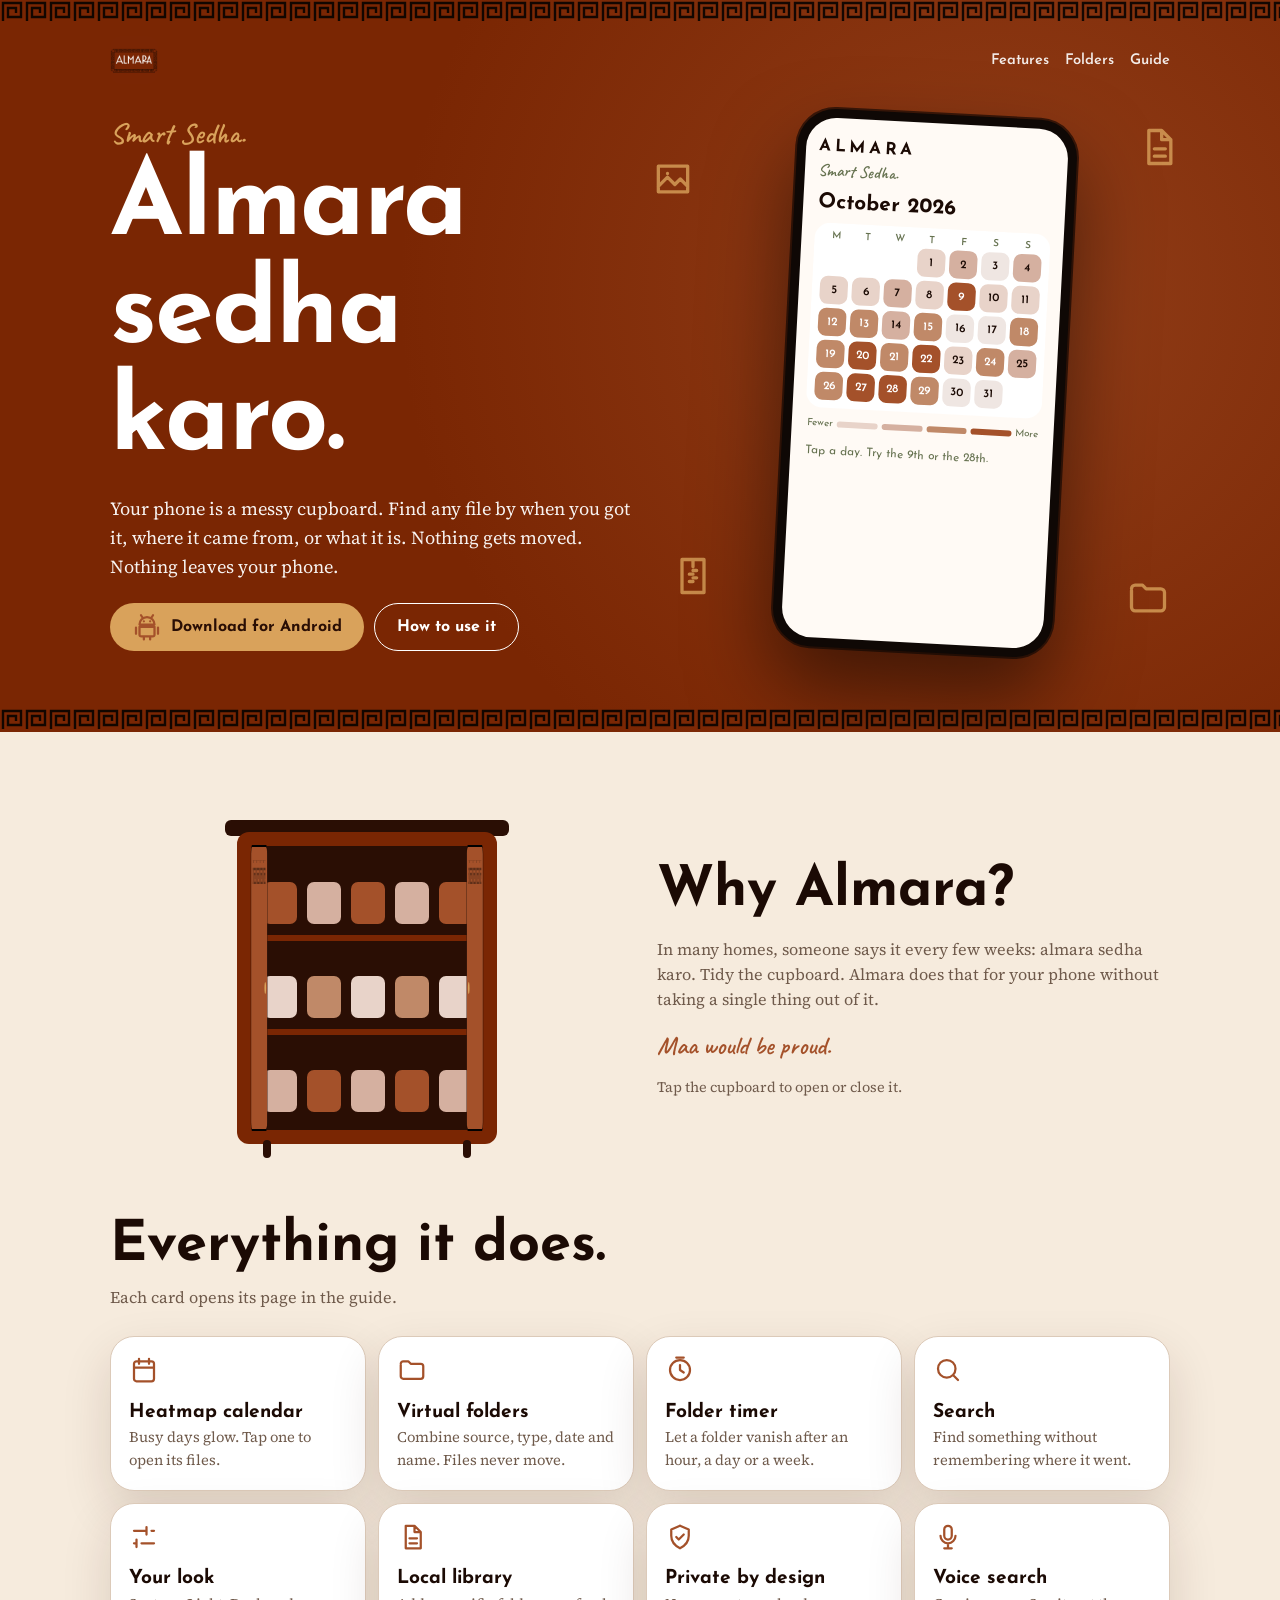
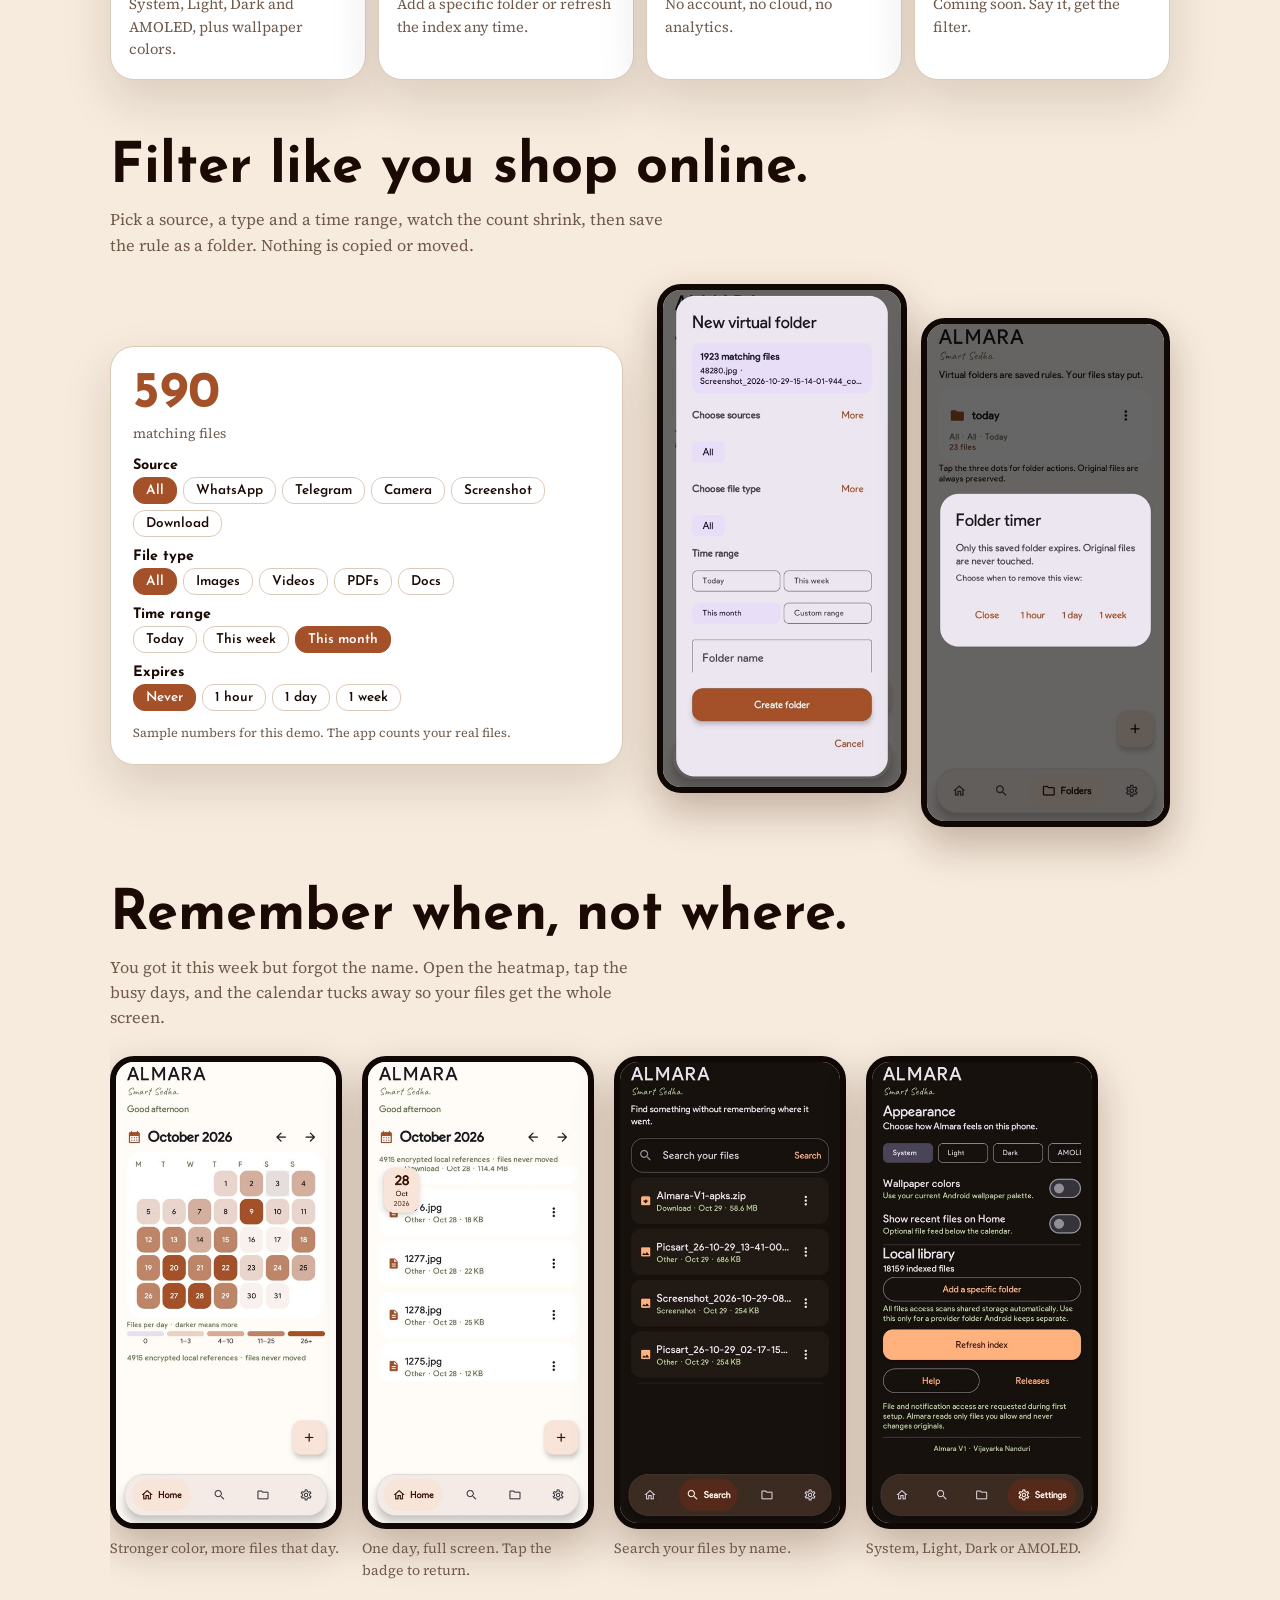
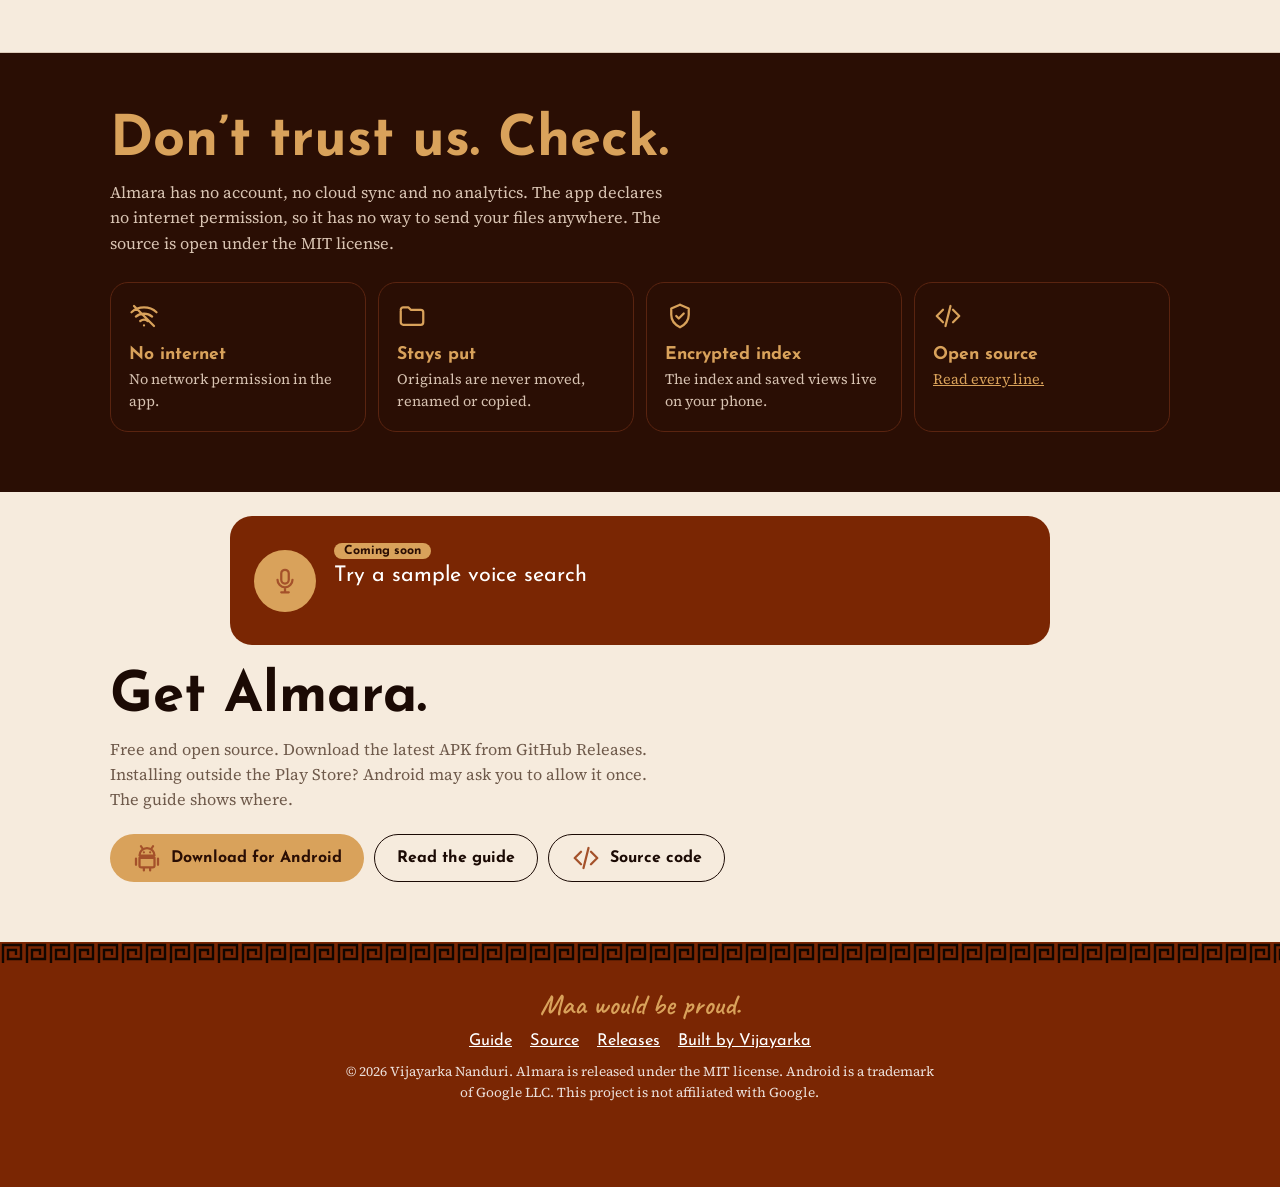
==== index.html @ 581cb95b "Simplify floating controls and voice card" ====
<!doctype html>
<html lang="en">
<head>
<meta charset="utf-8">
<meta name="viewport" content="width=device-width,initial-scale=1">
<title>Almara: sedha karo. Private offline file finder for Android</title>
<meta name="description" content="Almara is a free, open source Android app that finds your files by date, source and type. Offline, no internet permission, files never moved. Almara sedha karo.">
<meta name="keywords" content="Almara, Android file finder, offline file organizer, virtual folders, file search, open source, privacy, Smart Sedha">
<meta name="author" content="Vijayarka Nanduri">
<meta name="robots" content="index,follow,max-image-preview:large">
<meta name="theme-color" content="#7a2603">
<link rel="canonical" href="https://vijayarkananduri.github.io/Almara/">
<link rel="icon" href="assets/logo.jpg"><link rel="apple-touch-icon" href="assets/logo.jpg">
<meta property="og:type" content="website"><meta property="og:site_name" content="Almara">
<meta property="og:title" content="Almara sedha karo. Find any file on your phone.">
<meta property="og:description" content="Filter your files by date, source and type, then let the folder disappear. Private, offline and open source.">
<meta property="og:url" content="https://vijayarkananduri.github.io/Almara/">
<meta property="og:image" content="https://vijayarkananduri.github.io/Almara/assets/og.png"><meta property="og:image:width" content="1200"><meta property="og:image:height" content="630"><meta property="og:image:alt" content="Almara, private offline file finder for Android">
<meta name="twitter:card" content="summary_large_image"><meta name="twitter:title" content="Almara sedha karo."><meta name="twitter:description" content="Private, offline, open source file finder for Android."><meta name="twitter:image" content="https://vijayarkananduri.github.io/Almara/assets/og.png">
<script type="application/ld+json">{"@context":"https://schema.org","@type":"SoftwareApplication","name":"Almara","alternateName":"Smart Sedha","operatingSystem":"Android","applicationCategory":"UtilitiesApplication","description":"Private, offline Android app that finds files by date, source and type using virtual folders. Originals are never moved.","offers":{"@type":"Offer","price":"0","priceCurrency":"USD"},"license":"https://opensource.org/licenses/MIT","downloadUrl":"https://github.com/vijayarkananduri/Almara/releases","url":"https://vijayarkananduri.github.io/Almara/","author":{"@type":"Person","name":"Vijayarka Nanduri","url":"https://vijayarka.netlify.app/"}}</script>
<link rel="preconnect" href="https://fonts.googleapis.com"><link rel="preconnect" href="https://fonts.gstatic.com" crossorigin>
<link href="https://fonts.googleapis.com/css2?family=Caveat:wght@600&family=Josefin+Sans:wght@400;600;700&family=Source+Serif+4:wght@400;600&display=swap" rel="stylesheet">
<link rel="stylesheet" href="assets/style.css">
<style>
.hg{position:relative;display:grid;grid-template-columns:1.05fr .95fr;gap:30px;align-items:center;padding:18px 0 56px}
.hero .ic path,.mic .ic path,.b .ic path,.fl path{stroke-dashoffset:0}
.stage{position:relative}.fl:nth-of-type(1){left:-6%;top:8%}.fl:nth-of-type(2){right:-2%;top:2%;animation-delay:-2s}.fl:nth-of-type(3){left:-2%;bottom:10%;animation-delay:-4s}.fl:nth-of-type(4){right:0;bottom:6%;animation-delay:-1s}
.phone{width:280px;margin:auto;background:#0f0805;border-radius:38px;padding:9px;box-shadow:0 40px 80px rgba(0,0,0,.5),0 0 0 2px #3b1708;transform:rotate(3deg);transition:transform .4s;position:relative}.phone:hover{transform:rotate(0)}
.app{background:#fffaf5;border-radius:30px;height:520px;position:relative;overflow:hidden;color:#1b0a04;padding:16px 13px;font-family:'Josefin Sans',sans-serif}
.app h4{margin:0;font-size:1.05rem;letter-spacing:.22em}.app small{font:600 1.05rem Caveat;color:#667250;display:block;margin-bottom:6px}.mo{font-weight:700;font-size:1.3rem;margin:4px 2px}
.calw{display:grid;grid-template-rows:1fr;transition:grid-template-rows .45s cubic-bezier(.3,.8,.3,1),opacity .35s}.calw>div{overflow:hidden}.app.open .calw{grid-template-rows:0fr;opacity:0}
.cal{display:grid;grid-template-columns:repeat(7,1fr);gap:4px;background:#fff;padding:8px;border-radius:16px}.cal i{font:600 .62rem 'Josefin Sans';text-align:center;color:#667250;font-style:normal}
.cal button{aspect-ratio:1;border:0;border-radius:8px;font:600 .72rem 'Josefin Sans';cursor:pointer;color:#1b0a04;transition:transform .15s}.cal button:hover{transform:scale(1.15)}.cal button[data-l="3"],.cal button[data-l="4"]{color:#fff}
.leg{display:flex;gap:4px;margin:8px 2px 2px;font-size:.62rem;color:#667250;align-items:center}.leg b{flex:1;height:6px;border-radius:4px}.hint{font-size:.74rem;color:#667250;margin:8px 2px}
.badge{position:absolute;top:92px;width:58px;padding:7px 0;border-radius:16px;background:#e8cfc2;text-align:center;font:600 .66rem 'Josefin Sans';line-height:1.2;border:0;cursor:pointer;opacity:0;pointer-events:none;transition:opacity .3s .15s,transform .4s;transform:scale(.4);z-index:2;box-shadow:0 6px 14px rgba(0,0,0,.18)}
.badge strong{display:block;font-size:1.3rem}.app.open .badge{opacity:1;pointer-events:auto;transform:none}
.list{position:absolute;left:13px;right:13px;top:92px;bottom:13px;overflow:auto;opacity:0;pointer-events:none;transform:translateY(40px);transition:.45s .1s}.app.open .list{opacity:1;pointer-events:auto;transform:none}
.f{background:#fff;border-radius:14px;padding:10px 12px;margin-bottom:7px;font-size:.82rem;font-weight:600;box-shadow:0 1px 0 #eadfd6}.f span{display:block;color:#667250;font-size:.68rem;font-weight:400}
.cup{width:min(300px,100%);margin:auto;display:block;cursor:pointer;overflow:visible}.cup .dl,.cup .dr{transform-box:fill-box;transition:transform 1.5s cubic-bezier(.3,.7,.2,1)}.cup .dl{transform-origin:0 50%}.cup .dr{transform-origin:100% 50%}
.cup.in .dl,.cup.in .dr{transform:scaleX(.14)}.cup .ch{opacity:0;transform:translateY(10px);transition:.6s}.cup.in .ch{opacity:1;transform:none}
.q1{font:600 1.6rem Caveat;color:var(--l4);margin-top:12px}
.cnt{font:700 3.2rem 'Josefin Sans';color:var(--l4);line-height:1}.cnt+small{color:var(--mut)}.grp{margin:12px 0 4px;font:700 .9rem 'Josefin Sans'}.chips{display:flex;flex-wrap:wrap;gap:6px}
.chips button{border:1.5px solid var(--line);background:var(--card);color:var(--ink);border-radius:12px;padding:6px 12px;font:600 .85rem 'Josefin Sans';cursor:pointer;transition:.15s}.chips button:hover{border-color:var(--l4)}.chips button[aria-pressed=true]{background:var(--l4);border-color:var(--l4);color:#fff}
.note{font-size:.78rem;color:var(--mut);margin:12px 0 0}
.voice-section{padding-top:24px;padding-bottom:24px}.say{max-width:820px;margin:auto;background:var(--hero);color:#fff;border-radius:22px;padding:20px 24px;display:grid;grid-template-columns:auto 1fr;gap:18px;align-items:center}.mic{width:62px;height:62px;border-radius:50%;border:0;background:var(--gold);color:#2a0e04;cursor:pointer;position:relative;display:grid;place-items:center}.mic .ic{width:30px;height:30px}
.mic.on:after{content:"";position:absolute;inset:-9px;border-radius:50%;border:2px solid var(--gold);animation:p 1s infinite}@keyframes p{to{transform:scale(1.5);opacity:0}}
.voice-copy{min-width:0}.q{font:400 1.35rem 'Josefin Sans';min-height:1.5em;margin-top:4px}.res{display:flex;gap:8px;flex-wrap:wrap;min-height:28px}.res span{background:#a4512a;border-radius:10px;padding:4px 12px;font:600 .88rem 'Josefin Sans';animation:in .3s both}@keyframes in{from{opacity:0;transform:translateY(8px)}}
.soon{display:inline-block;background:var(--gold);color:#2a0e04;font:700 .78rem 'Josefin Sans';border-radius:8px;padding:2px 10px}
@media(max-width:800px){.hg{grid-template-columns:1fr}.phone{transform:none}.voice-section{padding:18px 0}.say{padding:18px;gap:14px}.fl{display:none}}
</style>
</head>
<body>
<header class="hero" id="top"><div class="key"></div>
<div class="w"><nav class="top"><a class="mark" href="#top"><img src="assets/logo.jpg" alt="Almara logo" width="48" height="48"></a><div class="nav-links"><a href="#features">Features</a><a href="#build">Folders</a><a href="help.html">Guide</a></div></nav>
<div class="hg"><div>
<div class="script">Smart Sedha.</div><h1>Almara sedha karo.</h1>
<p class="lead">Your phone is a messy cupboard. Find any file by when you got it, where it came from, or what it is. Nothing gets moved. Nothing leaves your phone.</p>
<div class="btns"><a class="b" href="https://github.com/vijayarkananduri/Almara/releases"><span data-i="android"></span>Download for Android</a><a class="b o" href="help.html">How to use it</a></div></div>
<div class="stage"><span class="fl" data-i="image"></span><span class="fl" data-i="doc"></span><span class="fl" data-i="zip"></span><span class="fl" data-i="folder"></span>
<div class="phone"><div class="app" id="app"><h4>ALMARA</h4><small>Smart Sedha.</small><div class="mo">October 2026</div>
<div class="calw"><div><div class="cal" id="cal"></div><div class="leg">Fewer<b style="background:var(--l1)"></b><b style="background:var(--l2)"></b><b style="background:var(--l3)"></b><b style="background:var(--l4)"></b>More</div></div></div>
<p class="hint" id="hint">Tap a day. Try the 9th or the 28th.</p>
<button class="badge" id="badge" aria-label="Back to calendar"><strong id="bd">9</strong>Oct<br>2026</button><div class="list" id="list"></div></div></div></div></div></div><div class="key"></div></header>

<main>
<section class="sec"><div class="w split"><svg class="cup" id="cup" viewBox="0 0 300 340" role="img" aria-label="An almirah whose doors open to show tidy shelves of files"><defs><pattern id="k" width="24" height="24" patternUnits="userSpaceOnUse"><path d="M3 21V3h18v14H8V8h8v5" fill="none" stroke="#000" stroke-width="2.4"/></pattern></defs>
<rect x="8" y="2" width="284" height="16" rx="6" fill="#2a0e04"/><rect x="20" y="14" width="260" height="312" rx="12" fill="#7a2603"/><rect x="34" y="28" width="232" height="284" rx="8" fill="#2a0e04"/>
<path d="M34 120h232M34 214h232" stroke="#7a2603" stroke-width="6"/><g id="chs"></g>
<g class="dl"><rect x="34" y="28" width="116" height="284" rx="8" fill="#a4512a" stroke="#000" stroke-width="2"/><rect x="46" y="42" width="92" height="24" fill="url(#k)" opacity=".45"/><circle cx="136" cy="170" r="6" fill="#d9a25b"/></g>
<g class="dr"><rect x="150" y="28" width="116" height="284" rx="8" fill="#a4512a" stroke="#000" stroke-width="2"/><rect x="162" y="42" width="92" height="24" fill="url(#k)" opacity=".45"/><circle cx="164" cy="170" r="6" fill="#d9a25b"/></g>
<path d="M50 326v10M250 326v10" stroke="#2a0e04" stroke-width="8" stroke-linecap="round"/></svg>
<div><h2>Why Almara?</h2><p style="color:var(--mut)">In many homes, someone says it every few weeks: almara sedha karo. Tidy the cupboard. Almara does that for your phone without taking a single thing out of it.</p><div class="q1">Maa would be proud.</div><p style="color:var(--mut);font-size:.9rem">Tap the cupboard to open or close it.</p></div></div></section>

<section class="sec" id="features" style="padding-top:0"><div class="w"><h2>Everything it does.</h2><p>Each card opens its page in the guide.</p>
<div class="grid">
<a class="card rv" href="help.html#home"><span data-i="cal"></span><h3>Heatmap calendar</h3><p>Busy days glow. Tap one to open its files.</p></a>
<a class="card rv" href="help.html#folders"><span data-i="folder"></span><h3>Virtual folders</h3><p>Combine source, type, date and name. Files never move.</p></a>
<a class="card rv" href="help.html#timer"><span data-i="timer"></span><h3>Folder timer</h3><p>Let a folder vanish after an hour, a day or a week.</p></a>
<a class="card rv" href="help.html#search"><span data-i="search"></span><h3>Search</h3><p>Find something without remembering where it went.</p></a>
<a class="card rv" href="help.html#settings"><span data-i="sliders"></span><h3>Your look</h3><p>System, Light, Dark and AMOLED, plus wallpaper colors.</p></a>
<a class="card rv" href="help.html#settings"><span data-i="doc"></span><h3>Local library</h3><p>Add a specific folder or refresh the index any time.</p></a>
<a class="card rv" href="help.html#privacy"><span data-i="shield"></span><h3>Private by design</h3><p>No account, no cloud, no analytics.</p></a>
<a class="card rv" href="help.html#voice"><span data-i="mic"></span><h3>Voice search</h3><p>Coming soon. Say it, get the filter.</p></a></div></div></section>

<section class="sec" id="build" style="padding-top:0"><div class="w"><h2>Filter like you shop online.</h2>
<p>Pick a source, a type and a time range, watch the count shrink, then save the rule as a folder. Nothing is copied or moved.</p>
<div class="split"><div class="card" id="bld"><div class="cnt" id="n">4,915</div><small>matching files</small>
<div class="grp">Source</div><div class="chips" data-g="s"></div><div class="grp">File type</div><div class="chips" data-g="t"></div><div class="grp">Time range</div><div class="chips" data-g="r"></div><div class="grp">Expires</div><div class="chips" data-g="e"></div>
<p class="note">Sample numbers for this demo. The app counts your real files.</p></div>
<div style="display:grid;grid-template-columns:1fr 1fr;gap:14px"><div class="shot"><img src="assets/builder.jpg" alt="New virtual folder screen"></div><div class="shot" style="margin-top:34px"><img src="assets/timer.jpg" alt="Folder timer dialog"></div></div></div></div></section>

<section class="sec" style="padding-top:0"><div class="w"><h2>Remember when, not where.</h2><p>You got it this week but forgot the name. Open the heatmap, tap the busy days, and the calendar tucks away so your files get the whole screen.</p>
<div class="rail"><figure><img src="assets/cal.jpg" alt="Month heatmap" loading="lazy"><figcaption>Stronger color, more files that day.</figcaption></figure><figure><img src="assets/day.jpg" alt="Files of one day" loading="lazy"><figcaption>One day, full screen. Tap the badge to return.</figcaption></figure><figure><img src="assets/search.jpg" alt="Search screen" loading="lazy"><figcaption>Search your files by name.</figcaption></figure><figure><img src="assets/settings.jpg" alt="Settings with themes" loading="lazy"><figcaption>System, Light, Dark or AMOLED.</figcaption></figure></div></div></section>

<section class="sec dark" id="verify"><div class="w"><h2>Don’t trust us. Check.</h2>
<p>Almara has no account, no cloud sync and no analytics. The app declares no internet permission, so it has no way to send your files anywhere. The source is open under the MIT license.</p>
<div class="pf"><div class="rv"><span data-i="nowifi"></span><h3>No internet</h3><p>No network permission in the app.</p></div><div class="rv"><span data-i="folder"></span><h3>Stays put</h3><p>Originals are never moved, renamed or copied.</p></div><div class="rv"><span data-i="shield"></span><h3>Encrypted index</h3><p>The index and saved views live on your phone.</p></div><div class="rv"><span data-i="code"></span><h3>Open source</h3><p><a href="https://github.com/vijayarkananduri/Almara">Read every line.</a></p></div></div></div></section>

<section class="sec voice-section"><div class="w"><div class="say"><button class="mic" id="mic" aria-label="Try a sample voice query"><span data-i="mic"></span></button><div class="voice-copy"><span class="soon">Coming soon</span><div class="q" id="q">Try a sample voice search</div><div class="res" id="res"></div></div></div></div></section>

<section class="sec" id="get" style="padding-top:0"><div class="w"><h2>Get Almara.</h2>
<p>Free and open source. Download the latest APK from GitHub Releases. Installing outside the Play Store? Android may ask you to allow it once. The guide shows where.</p>
<div class="btns"><a class="b" href="https://github.com/vijayarkananduri/Almara/releases"><span data-i="android"></span>Download for Android</a><a class="b o" style="color:var(--ink)" href="help.html">Read the guide</a><a class="b o" style="color:var(--ink)" href="https://github.com/vijayarkananduri/Almara"><span data-i="code"></span>Source code</a></div></div></section>
</main>

<footer><div class="key"></div><div class="w"><p class="script" style="margin:0">Maa would be proud.</p>
<p class="ui"><a href="help.html">Guide</a><a href="https://github.com/vijayarkananduri/Almara">Source</a><a href="https://github.com/vijayarkananduri/Almara/releases">Releases</a><a href="https://vijayarka.netlify.app/">Built by Vijayarka</a></p>
<small>© 2026 Vijayarka Nanduri. Almara is released under the MIT license. Android is a trademark of Google LLC. This project is not affiliated with Google.</small></div></footer>

<script src="assets/site.js"></script>
<script>
const $=s=>document.querySelector(s),L=[0,1,2,0,2,1,1,2,1,4,1,1,3,3,2,3,0,0,3,3,4,3,4,1,3,2,3,4,4,3,0,0],C=['var(--l0)','var(--l1)','var(--l2)','var(--l3)','var(--l4)'],cal=$('#cal'),app=$('#app');
'MTWTFSS'.split('').forEach(d=>cal.insertAdjacentHTML('beforeend',`<i>${d}</i>`));for(let i=0;i<3;i++)cal.insertAdjacentHTML('beforeend','<span></span>');
for(let d=1;d<=31;d++){const b=document.createElement('button'),l=L[d]||0;b.textContent=d;b.dataset.l=l;b.style.background=C[l];b.setAttribute('aria-label','Oct '+d);
b.onclick=()=>{const col=(3+d-1)%7,n=[2,5,9,16,26][l]+d%3,left=col<=3;$('#bd').textContent=d;$('#badge').style.left=left?'13px':'auto';$('#badge').style.right=left?'auto':'13px';
$('#list').innerHTML=Array.from({length:n},(_,i)=>`<div class="f">${1270+i*3+d}.jpg<span>Other · Oct ${d} · ${12+(i*7+d)%40} KB</span></div>`).join('');$('#list').style.padding=left?'0 0 0 66px':'0 66px 0 0';$('#list').scrollTop=0;app.classList.add('open')};cal.append(b)}
$('#badge').onclick=()=>app.classList.remove('open');
const cup=$('#cup'),ch=$('#chs'),cc=['#a4512a','#c08968','#d5b0a0','#e8d3c9'];let k=0;
for(let r=0;r<3;r++)for(let c=0;c<5;c++){ch.insertAdjacentHTML('beforeend',`<rect class="ch" x="${46+c*44}" y="${64+r*94}" width="34" height="42" rx="7" fill="${cc[(r*3+c*2)%4]}" style="transition-delay:${(k++)*70+700}ms"/>`)}
cup.onclick=()=>cup.classList.toggle('in');
new IntersectionObserver((es,o)=>es.forEach(e=>{if(e.isIntersecting){cup.classList.add('in');o.disconnect()}}),{threshold:.5}).observe(cup);
const O={s:['All','WhatsApp','Telegram','Camera','Screenshot','Download'],t:['All','Images','Videos','PDFs','Docs'],r:['Today','This week','This month'],e:['Never','1 hour','1 day','1 week']},F={s:[1,.38,.08,.22,.12,.1],t:[1,.55,.08,.04,.06],r:[.004,.03,.12],e:[1,1,1,1]},S={s:0,t:0,r:2,e:0};
function upd(){let v=4915;for(const k in F)v*=F[k][S[k]];$('#n').textContent=Math.max(1,Math.round(v)).toLocaleString()}
document.querySelectorAll('.chips').forEach(c=>{const g=c.dataset.g;O[g].forEach((t,i)=>{const b=document.createElement('button');b.textContent=t;b.setAttribute('aria-pressed',S[g]==i);b.onclick=()=>{S[g]=i;c.querySelectorAll('button').forEach((x,j)=>x.setAttribute('aria-pressed',j==i));upd()};c.append(b)})});upd();
const V=[['Images from today',['Images','Today']],['WhatsApp PDFs from last week',['WhatsApp','PDFs','Last week']],['Everything from Aug 15 till today',['Aug 15 to today','All files']]];let vi=0,tm;
$('#mic').onclick=()=>{const [s,c]=V[vi++%V.length],q=$('#q'),r=$('#res'),m=$('#mic');clearInterval(tm);r.innerHTML='';q.textContent='';m.classList.add('on');let i=0;
tm=setInterval(()=>{q.textContent=s.slice(0,++i);if(i>=s.length){clearInterval(tm);m.classList.remove('on');c.forEach(x=>r.insertAdjacentHTML('beforeend',`<span>${x}</span>`));r.insertAdjacentHTML('beforeend','<span>Show results</span><span>Make folder</span>')}},45)};
</script>
</body>
</html>
---- assets/style.css ----
:root{--t:#7a2603;--td:#2a0e04;--gold:#d9a25b;--bg:#f6ebdd;--card:#fff;--ink:#1b0a04;--mut:#6f5a4b;--line:#dccab9;--vd:#2a0e04;--hero:#7a2603;--l0:#efe6e2;--l1:#e8d3c9;--l2:#d5b0a0;--l3:#c08968;--l4:#a4512a;
--key:url("data:image/svg+xml,%3Csvg xmlns='http://www.w3.org/2000/svg' width='24' height='24' fill='none' stroke='%23000' stroke-width='2.4'%3E%3Cpath d='M3 21V3h18v14H8V8h8v5'/%3E%3C/svg%3E")}
[data-theme=dark]{--bg:#1c0e08;--card:#2b170e;--ink:#f6e9dc;--mut:#c4ab97;--line:#4b2717;--vd:#120704}
[data-theme=amoled]{--bg:#000;--card:#0e0806;--ink:#f6e9dc;--mut:#b8a18e;--line:#2b150a;--vd:#000;--hero:#5c1b02}
*{box-sizing:border-box}html{scroll-behavior:smooth}
body{margin:0;font:400 1.02rem/1.55 'Source Serif 4',Georgia,serif;color:var(--ink);background:var(--bg);overflow-x:hidden;transition:background .3s,color .3s}
h1,h2,h3,h4,.ui{font-family:'Josefin Sans',sans-serif}h1,h2,h3{margin:0;line-height:1.02;font-weight:700}
a{color:inherit}.w{width:min(1060px,calc(100% - 32px));margin:auto}
.key{height:24px;background:var(--key) repeat-x;opacity:.85}
.hero{background:var(--hero);color:#fff;position:relative;overflow:hidden}
.hero:before{content:"";position:absolute;inset:0;background:radial-gradient(circle at 78% 40%,#a4512a 0,transparent 55%);opacity:.55}
nav.top{position:relative;display:flex;justify-content:space-between;align-items:center;padding:12px 0}
.mark{display:flex;align-items:center;text-decoration:none;line-height:0}.mark img{width:48px;height:48px;display:block;object-fit:contain;border-radius:10px;transition:transform .2s}.mark:hover img{transform:scale(1.04)}
.nav-links{display:flex;align-items:center;gap:16px}.nav-links a{font:600 .92rem 'Josefin Sans';opacity:.9;text-decoration:none}.nav-links a:hover{color:var(--gold)}
.script{font:600 1.8rem Caveat,cursive;color:var(--gold)}
h1{font-size:clamp(3.1rem,9vw,6.6rem);letter-spacing:-.015em;margin:2px 0 14px}
.lead{max-width:29em;font-size:1.15rem;opacity:.94}
.btns{display:flex;flex-wrap:wrap;gap:10px;margin-top:22px}
.b{display:inline-flex;gap:9px;min-height:48px;align-items:center;padding:0 22px;border-radius:999px;background:var(--gold);color:var(--td);font:700 1rem 'Josefin Sans';text-decoration:none;border:0;cursor:pointer;transition:transform .2s,box-shadow .2s}
.b svg{width:22px;height:22px}.b:hover{transform:translateY(-3px);box-shadow:0 12px 26px rgba(0,0,0,.3)}.b.o{background:transparent;color:inherit;border:1.5px solid currentColor}
:focus-visible{outline:3px solid var(--gold);outline-offset:3px}
.ic{display:inline-flex;width:30px;height:30px;color:var(--l4)}.ic svg{width:100%;height:100%;overflow:visible}
.ic path{stroke-dasharray:1;stroke-dashoffset:1}.in .ic path,.ic.in path{animation:dr 1.2s .1s ease forwards}@keyframes dr{to{stroke-dashoffset:0}}
.sec{padding:60px 0}.sec h2{font-size:clamp(2.2rem,5.4vw,3.5rem);max-width:14em}.sec>.w>p{max-width:34em;color:var(--mut);margin:10px 0 0}
.split{display:grid;grid-template-columns:1fr 1fr;gap:34px;align-items:center;margin-top:26px}
.card{background:var(--card);border-radius:24px;padding:22px;box-shadow:0 20px 50px rgba(60,20,5,.14);border:1px solid var(--line)}
.grid{display:grid;grid-template-columns:repeat(auto-fill,minmax(230px,1fr));gap:12px;margin-top:26px}
.grid .card{padding:18px;transition:transform .25s,border-color .25s;text-decoration:none;display:block}.grid .card:hover{transform:translateY(-5px);border-color:var(--l4)}
.grid h3{font-size:1.2rem;margin:10px 0 4px}.grid p{margin:0;font-size:.92rem;color:var(--mut)}
.rail{display:flex;gap:20px;overflow-x:auto;padding:26px 0 10px;scroll-snap-type:x mandatory}
.rail figure,.shot{margin:0;flex:0 0 232px;scroll-snap-align:start;transition:transform .3s}.rail figure:hover{transform:translateY(-6px)}
.rail img,.shot img{width:100%;border-radius:24px;border:6px solid #0f0805;display:block;box-shadow:0 18px 40px rgba(60,20,5,.28)}
figcaption{margin-top:9px;font-size:.88rem;color:var(--mut)}
.dark{background:var(--vd);color:#fbeee0;border-top:1px solid var(--line)}.dark h2{color:var(--gold)}.dark>.w>p{color:#d8c3b2}.dark .ic{color:var(--gold)}
.pf{display:grid;grid-template-columns:repeat(4,1fr);gap:12px;margin-top:26px}
.pf div{border:1.5px solid #5a2410;border-radius:18px;padding:18px;transition:.25s}.pf div:hover{background:#3b1708;border-color:var(--gold);transform:translateY(-4px)}
.pf h3{font-size:1.1rem;color:var(--gold);margin:8px 0 4px}.pf p{margin:0;font-size:.9rem;color:#d8c3b2}.pf a{color:var(--gold)}
details{border-bottom:1px solid var(--line);padding:13px 0}summary{cursor:pointer;font:700 1.08rem 'Josefin Sans'}details p{color:var(--mut);margin:7px 0 0;max-width:40em}
footer{background:var(--hero);color:#fff;text-align:center;padding-bottom:84px}footer .w{padding-top:20px}footer a{margin:0 9px}footer p{margin:6px 0}footer small{opacity:.85;display:block;max-width:44em;margin:auto}
.ft{position:fixed;right:20px;bottom:22px;z-index:20;width:48px;height:48px;display:grid;place-items:center;padding:0;border:1px solid rgba(255,255,255,.35);border-radius:50%;background:#2a160d;color:#f6e9dc;box-shadow:0 12px 28px rgba(0,0,0,.32);cursor:pointer;opacity:0;pointer-events:none;transform:translateY(12px);transition:opacity .25s,transform .25s,background .2s}
.ft.show{opacity:1;pointer-events:auto;transform:none}.ft:hover{background:#7a2603}.ft svg{width:22px;height:22px}.ft path{stroke-width:2;stroke-dashoffset:0}
.fl{position:absolute;width:44px;height:44px;color:var(--gold);opacity:.8;animation:fl 6s ease-in-out infinite}.fl .ic{width:100%;height:100%;color:inherit}.fl .ic path{stroke-dashoffset:0}@keyframes fl{50%{transform:translateY(-14px) rotate(6deg)}}
.steps{counter-reset:s;list-style:none;padding:0;margin:12px 0 0}.steps li{counter-increment:s;position:relative;padding:6px 0 6px 40px}.steps li:before{content:counter(s);position:absolute;left:0;top:5px;width:28px;height:28px;border-radius:50%;background:var(--l4);color:#fff;font:700 .9rem 'Josefin Sans';display:grid;place-items:center}
.tip{margin-top:12px;padding:12px 14px;border-left:4px solid var(--gold);background:var(--card);border-radius:0 12px 12px 0;font-size:.95rem;color:var(--mut)}
@media(max-width:800px){.split{grid-template-columns:1fr}.pf{grid-template-columns:1fr 1fr}.sec{padding:46px 0}.voice-section{padding:18px 0}.say{padding:18px;gap:14px}.nav-links{gap:9px}.nav-links a{font-size:.8rem}}
@media(prefers-reduced-motion:reduce){*{animation:none!important;transition-duration:.01ms!important}.ic path{stroke-dashoffset:0}}
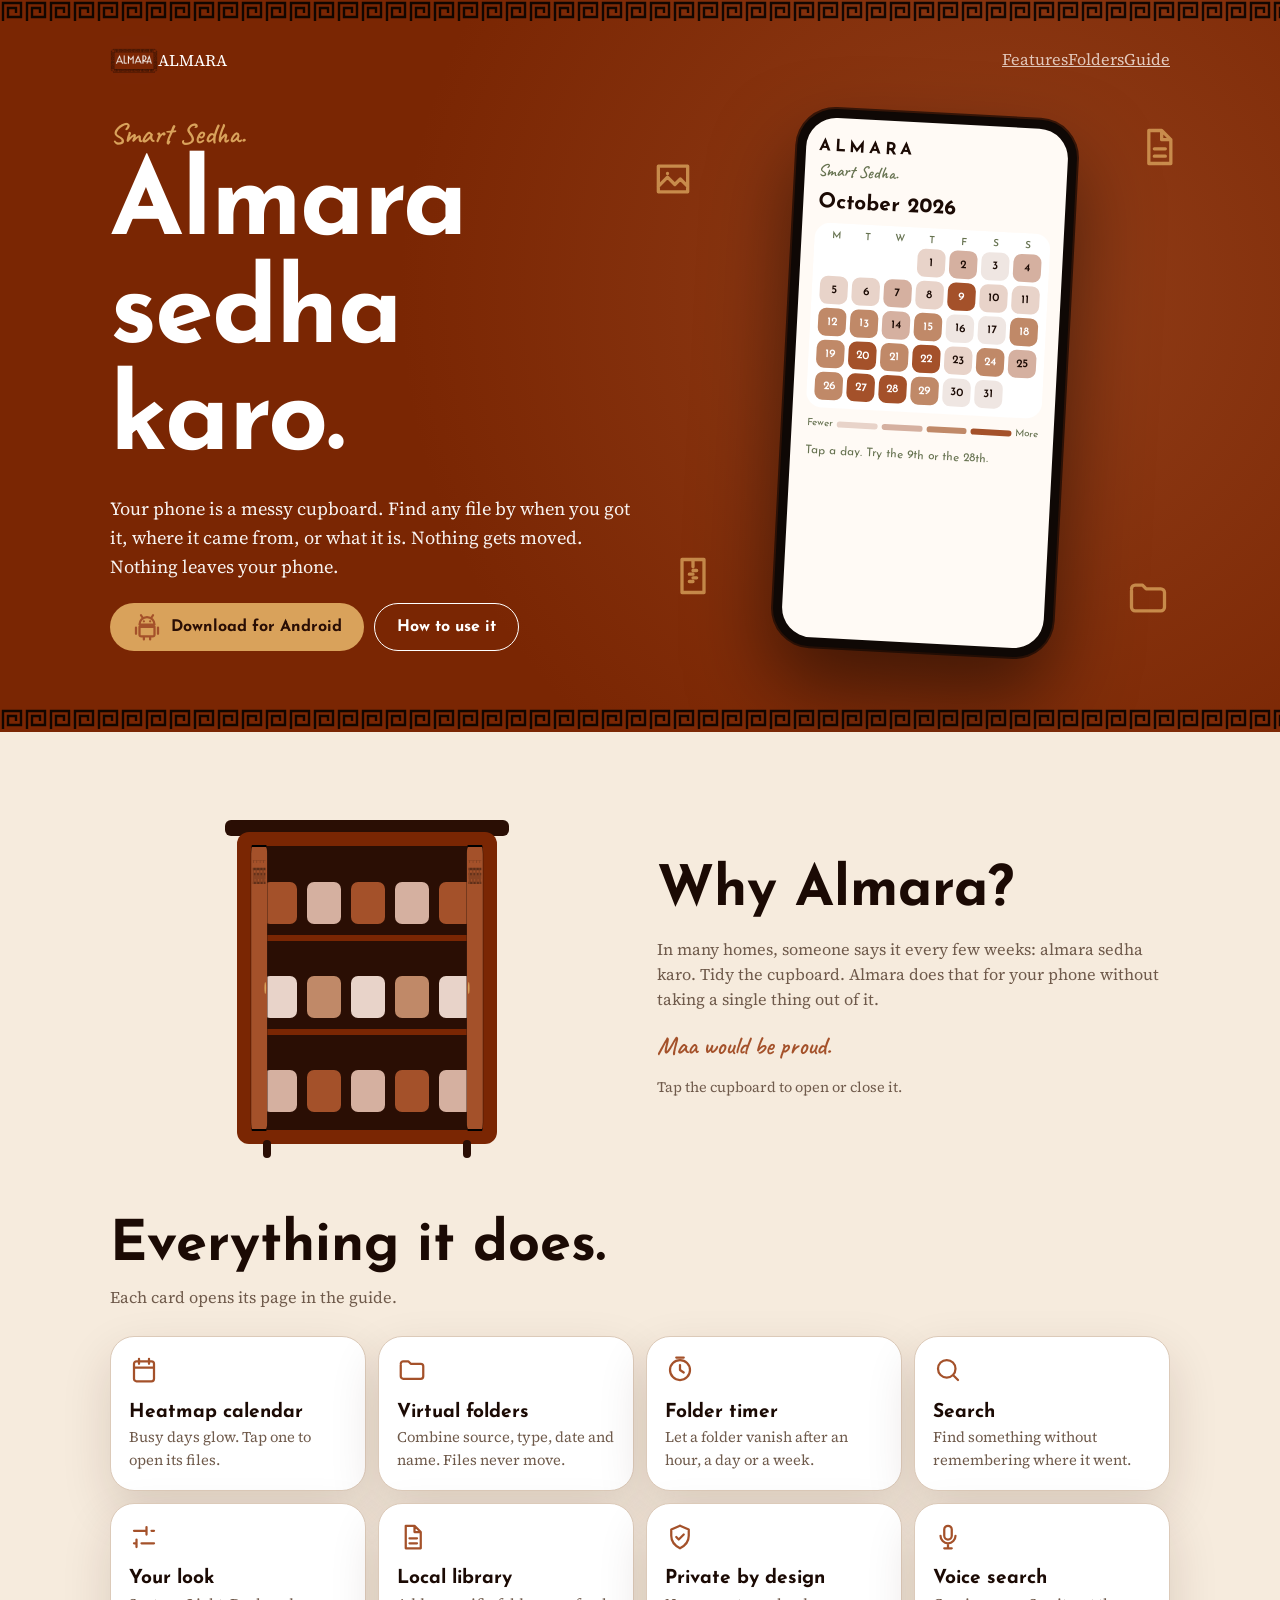
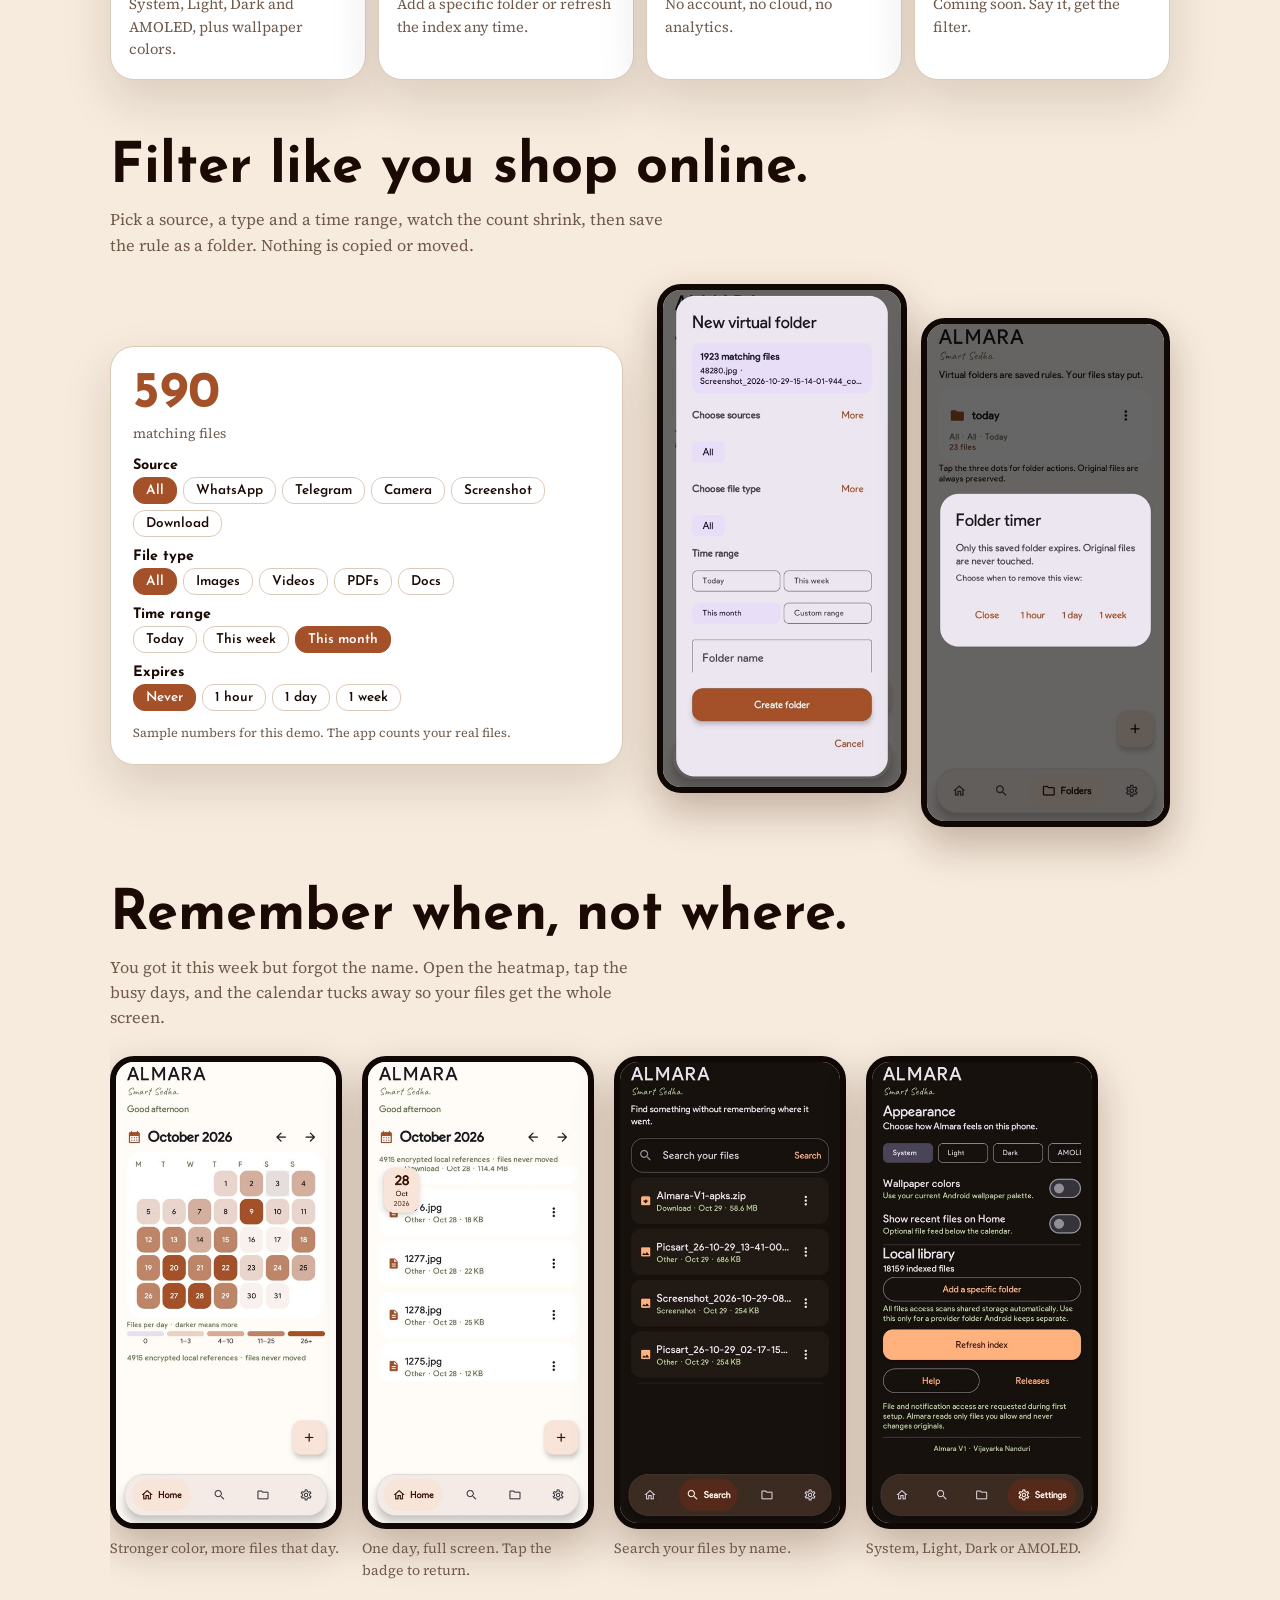
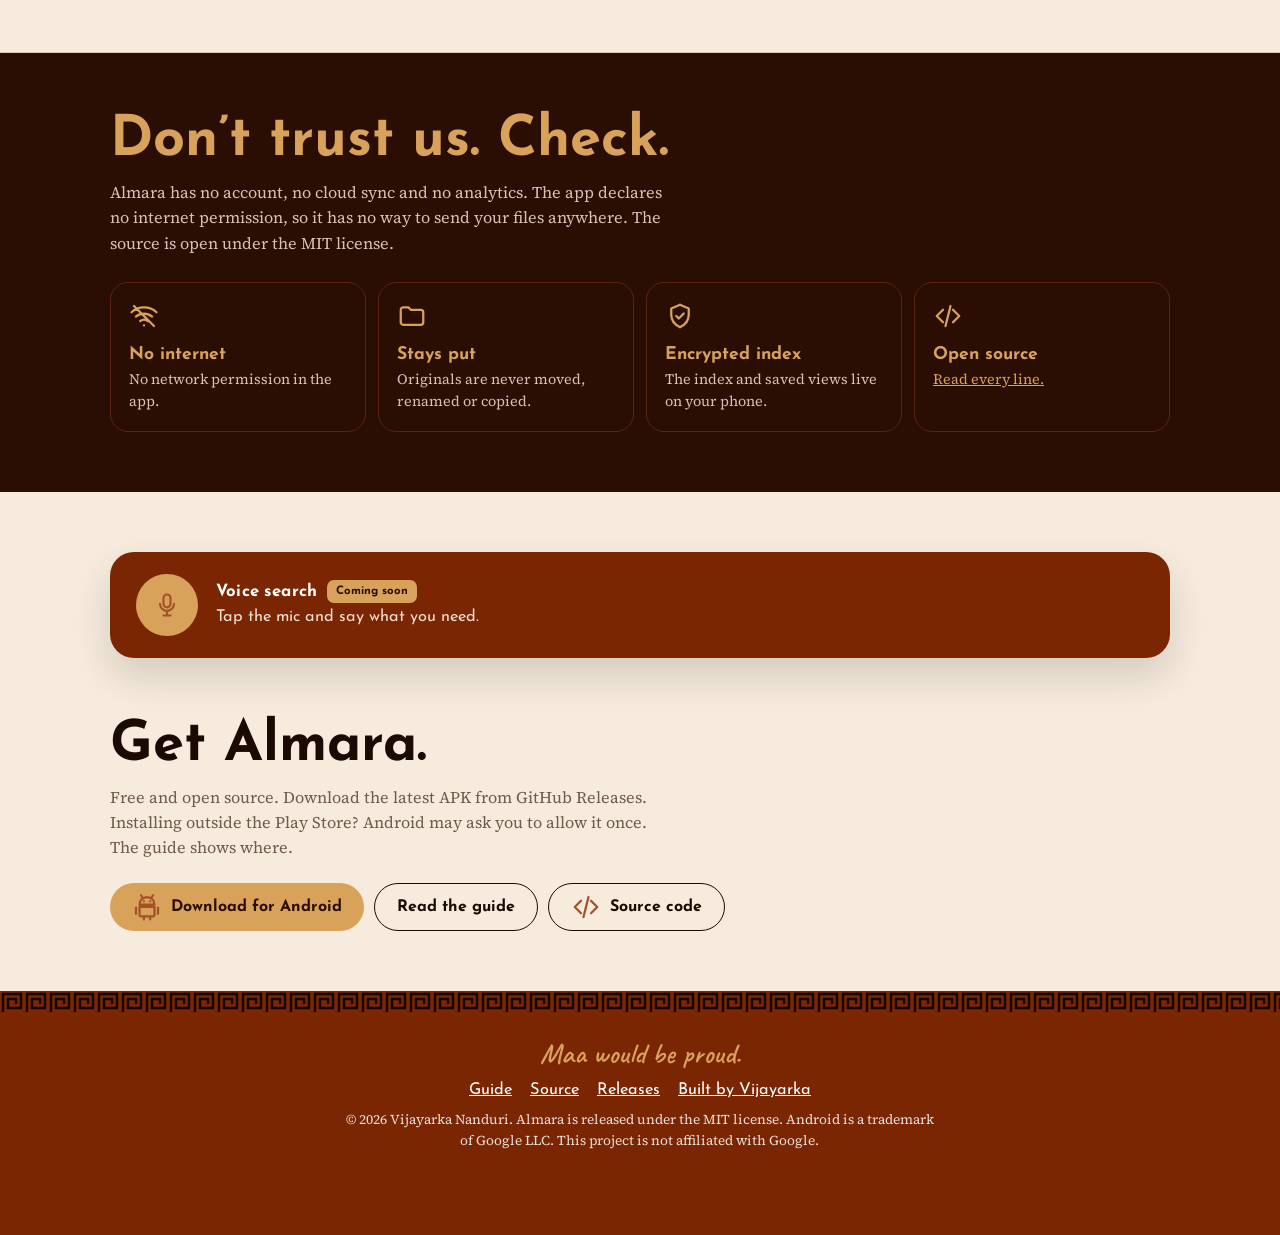
==== commit 70e733c5: "Update index.html" ====
--- a/index.html
+++ b/index.html
@@ -18,10 +18,44 @@
 <meta property="og:image" content="https://vijayarkananduri.github.io/Almara/assets/og.png"><meta property="og:image:width" content="1200"><meta property="og:image:height" content="630"><meta property="og:image:alt" content="Almara, private offline file finder for Android">
 <meta name="twitter:card" content="summary_large_image"><meta name="twitter:title" content="Almara sedha karo."><meta name="twitter:description" content="Private, offline, open source file finder for Android."><meta name="twitter:image" content="https://vijayarkananduri.github.io/Almara/assets/og.png">
 <script type="application/ld+json">{"@context":"https://schema.org","@type":"SoftwareApplication","name":"Almara","alternateName":"Smart Sedha","operatingSystem":"Android","applicationCategory":"UtilitiesApplication","description":"Private, offline Android app that finds files by date, source and type using virtual folders. Originals are never moved.","offers":{"@type":"Offer","price":"0","priceCurrency":"USD"},"license":"https://opensource.org/licenses/MIT","downloadUrl":"https://github.com/vijayarkananduri/Almara/releases","url":"https://vijayarkananduri.github.io/Almara/","author":{"@type":"Person","name":"Vijayarka Nanduri","url":"https://vijayarka.netlify.app/"}}</script>
+<script>try{var t=localStorage.getItem('almara-theme')||(matchMedia('(prefers-color-scheme:dark)').matches?'dark':'light');document.documentElement.dataset.theme=t}catch(e){}</script>
 <link rel="preconnect" href="https://fonts.googleapis.com"><link rel="preconnect" href="https://fonts.gstatic.com" crossorigin>
 <link href="https://fonts.googleapis.com/css2?family=Caveat:wght@600&family=Josefin+Sans:wght@400;600;700&family=Source+Serif+4:wght@400;600&display=swap" rel="stylesheet">
 <link rel="stylesheet" href="assets/style.css">
 <style>
+html{scroll-behavior:smooth}
+
+/* ---------- NAV: hard-kill every floating / sticky / cloned navbar ---------- */
+header nav,
+nav.top,
+nav.nav,
+.navbar,
+.float-nav,
+.nav-float,
+[class*="floating-nav"],
+[class*="nav-floating"]{
+  position: static !important;
+  inset: auto !important;
+  top: auto !important;
+  left: auto !important;
+  right: auto !important;
+  bottom: auto !important;
+  transform: none !important;
+  translate: none !important;
+  box-shadow: none !important;
+  border-radius: 0 !important;
+  background: transparent !important;
+  backdrop-filter: none !important;
+  -webkit-backdrop-filter: none !important;
+  z-index: auto !important;
+  margin-left: 0 !important;
+  margin-right: 0 !important;
+  width: auto !important;
+  max-width: none !important;
+}
+/* old theme toggle stays out of the way even if site.js tries to show it */
+.thb{display:none !important}
+
 .hg{position:relative;display:grid;grid-template-columns:1.05fr .95fr;gap:30px;align-items:center;padding:18px 0 56px}
 .hero .ic path,.mic .ic path,.b .ic path,.fl path{stroke-dashoffset:0}
 .stage{position:relative}.fl:nth-of-type(1){left:-6%;top:8%}.fl:nth-of-type(2){right:-2%;top:2%;animation-delay:-2s}.fl:nth-of-type(3){left:-2%;bottom:10%;animation-delay:-4s}.fl:nth-of-type(4){right:0;bottom:6%;animation-delay:-1s}
@@ -42,16 +76,47 @@
 .cnt{font:700 3.2rem 'Josefin Sans';color:var(--l4);line-height:1}.cnt+small{color:var(--mut)}.grp{margin:12px 0 4px;font:700 .9rem 'Josefin Sans'}.chips{display:flex;flex-wrap:wrap;gap:6px}
 .chips button{border:1.5px solid var(--line);background:var(--card);color:var(--ink);border-radius:12px;padding:6px 12px;font:600 .85rem 'Josefin Sans';cursor:pointer;transition:.15s}.chips button:hover{border-color:var(--l4)}.chips button[aria-pressed=true]{background:var(--l4);border-color:var(--l4);color:#fff}
 .note{font-size:.78rem;color:var(--mut);margin:12px 0 0}
-.voice-section{padding-top:24px;padding-bottom:24px}.say{max-width:820px;margin:auto;background:var(--hero);color:#fff;border-radius:22px;padding:20px 24px;display:grid;grid-template-columns:auto 1fr;gap:18px;align-items:center}.mic{width:62px;height:62px;border-radius:50%;border:0;background:var(--gold);color:#2a0e04;cursor:pointer;position:relative;display:grid;place-items:center}.mic .ic{width:30px;height:30px}
-.mic.on:after{content:"";position:absolute;inset:-9px;border-radius:50%;border:2px solid var(--gold);animation:p 1s infinite}@keyframes p{to{transform:scale(1.5);opacity:0}}
-.voice-copy{min-width:0}.q{font:400 1.35rem 'Josefin Sans';min-height:1.5em;margin-top:4px}.res{display:flex;gap:8px;flex-wrap:wrap;min-height:28px}.res span{background:#a4512a;border-radius:10px;padding:4px 12px;font:600 .88rem 'Josefin Sans';animation:in .3s both}@keyframes in{from{opacity:0;transform:translateY(8px)}}
-.soon{display:inline-block;background:var(--gold);color:#2a0e04;font:700 .78rem 'Josefin Sans';border-radius:8px;padding:2px 10px}
-@media(max-width:800px){.hg{grid-template-columns:1fr}.phone{transform:none}.voice-section{padding:18px 0}.say{padding:18px;gap:14px}.fl{display:none}}
+
+/* ---------- voice card: compact, no dead space ---------- */
+.say{background:var(--hero);color:#fff;border-radius:24px;padding:22px 26px;display:grid;grid-template-columns:auto 1fr;gap:18px;align-items:center;box-shadow:0 18px 40px rgba(0,0,0,.14)}
+.say-body{min-width:0}
+.say-head{display:flex;align-items:center;gap:10px;flex-wrap:wrap;margin:0 0 3px}
+.say-head h3{margin:0;font:700 1.05rem 'Josefin Sans',sans-serif;letter-spacing:.01em;color:#fff}
+.soon{display:inline-block;background:var(--gold);color:#2a0e04;font:700 .72rem 'Josefin Sans';border-radius:7px;padding:2px 9px;line-height:1.6;white-space:nowrap}
+.mic{width:62px;height:62px;border-radius:50%;border:0;background:var(--gold);color:#2a0e04;cursor:pointer;position:relative;display:grid;place-items:center;flex:none;transition:transform .18s}
+.mic:hover{transform:scale(1.05)}
+.mic .ic{width:28px;height:28px}
+.mic.on:after{content:"";position:absolute;inset:-9px;border-radius:50%;border:2px solid var(--gold);animation:p 1s infinite}
+@keyframes p{to{transform:scale(1.5);opacity:0}}
+.q{font:400 1.02rem/1.45 'Josefin Sans',sans-serif;margin:0;color:#f3ddd1;min-height:0}
+.q.live{color:#fff}
+.res{display:flex;gap:7px;flex-wrap:wrap}
+.res:not(:empty){margin-top:11px}
+.res span{background:#a4512a;border-radius:9px;padding:4px 12px;font:600 .84rem 'Josefin Sans',sans-serif;animation:in .3s both}
+@keyframes in{from{opacity:0;transform:translateY(8px)}}
+
+/* ---------- floating scroll-to-top only ---------- */
+.totop{position:fixed;right:18px;bottom:18px;z-index:80;width:46px;height:46px;border-radius:50%;border:0;cursor:pointer;display:grid;place-items:center;background:var(--hero,#7a2603);color:#fff;box-shadow:0 10px 26px rgba(0,0,0,.28);opacity:0;pointer-events:none;transform:translateY(14px) scale(.9);transition:opacity .28s,transform .28s,background .2s}
+.totop.on{opacity:1;pointer-events:auto;transform:none}
+.totop:hover{background:var(--l4,#a4512a)}
+.totop:focus-visible{outline:2px solid var(--gold);outline-offset:3px}
+
+@media(max-width:800px){
+  .hg{grid-template-columns:1fr}
+  .phone{transform:none}
+  .say{padding:18px;gap:14px;border-radius:20px}
+  .mic{width:56px;height:56px}
+  .mic .ic{width:25px;height:25px}
+  .q{font-size:.95rem}
+  .fl{display:none}
+  .totop{right:14px;bottom:14px;width:44px;height:44px}
+}
+@media(prefers-reduced-motion:reduce){html{scroll-behavior:auto}.totop{transition:none}}
 </style>
 </head>
 <body>
 <header class="hero" id="top"><div class="key"></div>
-<div class="w"><nav class="top"><a class="mark" href="#top"><img src="assets/logo.jpg" alt="Almara logo" width="48" height="48"></a><div class="nav-links"><a href="#features">Features</a><a href="#build">Folders</a><a href="help.html">Guide</a></div></nav>
+<div class="w"><nav class="top"><a class="mark" href="#top"><img src="assets/logo.jpg" alt="" width="30" height="30">ALMARA</a><div><a href="#features">Features</a><a href="#build">Folders</a><a href="help.html">Guide</a><button class="thb" id="th2" type="button" hidden>Theme</button></div></nav>
 <div class="hg"><div>
 <div class="script">Smart Sedha.</div><h1>Almara sedha karo.</h1>
 <p class="lead">Your phone is a messy cupboard. Find any file by when you got it, where it came from, or what it is. Nothing gets moved. Nothing leaves your phone.</p>
@@ -96,7 +161,13 @@
 <p>Almara has no account, no cloud sync and no analytics. The app declares no internet permission, so it has no way to send your files anywhere. The source is open under the MIT license.</p>
 <div class="pf"><div class="rv"><span data-i="nowifi"></span><h3>No internet</h3><p>No network permission in the app.</p></div><div class="rv"><span data-i="folder"></span><h3>Stays put</h3><p>Originals are never moved, renamed or copied.</p></div><div class="rv"><span data-i="shield"></span><h3>Encrypted index</h3><p>The index and saved views live on your phone.</p></div><div class="rv"><span data-i="code"></span><h3>Open source</h3><p><a href="https://github.com/vijayarkananduri/Almara">Read every line.</a></p></div></div></div></section>
 
-<section class="sec voice-section"><div class="w"><div class="say"><button class="mic" id="mic" aria-label="Try a sample voice query"><span data-i="mic"></span></button><div class="voice-copy"><span class="soon">Coming soon</span><div class="q" id="q">Try a sample voice search</div><div class="res" id="res"></div></div></div></div></section>
+<section class="sec"><div class="w"><div class="say">
+<button class="mic" id="mic" type="button" aria-label="Try a sample voice query"><span data-i="mic"></span></button>
+<div class="say-body">
+<div class="say-head"><h3>Voice search</h3><span class="soon">Coming soon</span></div>
+<p class="q" id="q">Tap the mic and say what you need.</p>
+<div class="res" id="res"></div>
+</div></div></div></section>
 
 <section class="sec" id="get" style="padding-top:0"><div class="w"><h2>Get Almara.</h2>
 <p>Free and open source. Download the latest APK from GitHub Releases. Installing outside the Play Store? Android may ask you to allow it once. The guide shows where.</p>
@@ -106,6 +177,10 @@
 <footer><div class="key"></div><div class="w"><p class="script" style="margin:0">Maa would be proud.</p>
 <p class="ui"><a href="help.html">Guide</a><a href="https://github.com/vijayarkananduri/Almara">Source</a><a href="https://github.com/vijayarkananduri/Almara/releases">Releases</a><a href="https://vijayarka.netlify.app/">Built by Vijayarka</a></p>
 <small>© 2026 Vijayarka Nanduri. Almara is released under the MIT license. Android is a trademark of Google LLC. This project is not affiliated with Google.</small></div></footer>
+
+<button class="totop" id="totop" type="button" aria-label="Back to top">
+<svg viewBox="0 0 24 24" width="20" height="20" fill="none" stroke="currentColor" stroke-width="2.4" stroke-linecap="round" stroke-linejoin="round" aria-hidden="true"><path d="M12 19V5M5 12l7-7 7 7"/></svg>
+</button>
 
 <script src="assets/site.js"></script>
 <script>
@@ -122,9 +197,53 @@
 const O={s:['All','WhatsApp','Telegram','Camera','Screenshot','Download'],t:['All','Images','Videos','PDFs','Docs'],r:['Today','This week','This month'],e:['Never','1 hour','1 day','1 week']},F={s:[1,.38,.08,.22,.12,.1],t:[1,.55,.08,.04,.06],r:[.004,.03,.12],e:[1,1,1,1]},S={s:0,t:0,r:2,e:0};
 function upd(){let v=4915;for(const k in F)v*=F[k][S[k]];$('#n').textContent=Math.max(1,Math.round(v)).toLocaleString()}
 document.querySelectorAll('.chips').forEach(c=>{const g=c.dataset.g;O[g].forEach((t,i)=>{const b=document.createElement('button');b.textContent=t;b.setAttribute('aria-pressed',S[g]==i);b.onclick=()=>{S[g]=i;c.querySelectorAll('button').forEach((x,j)=>x.setAttribute('aria-pressed',j==i));upd()};c.append(b)})});upd();
+
+/* voice demo */
 const V=[['Images from today',['Images','Today']],['WhatsApp PDFs from last week',['WhatsApp','PDFs','Last week']],['Everything from Aug 15 till today',['Aug 15 to today','All files']]];let vi=0,tm;
-$('#mic').onclick=()=>{const [s,c]=V[vi++%V.length],q=$('#q'),r=$('#res'),m=$('#mic');clearInterval(tm);r.innerHTML='';q.textContent='';m.classList.add('on');let i=0;
-tm=setInterval(()=>{q.textContent=s.slice(0,++i);if(i>=s.length){clearInterval(tm);m.classList.remove('on');c.forEach(x=>r.insertAdjacentHTML('beforeend',`<span>${x}</span>`));r.insertAdjacentHTML('beforeend','<span>Show results</span><span>Make folder</span>')}},45)};
+const qEl=$('#q'),rEl=$('#res'),micEl=$('#mic');
+micEl.onclick=()=>{const [s,c]=V[vi++%V.length];clearInterval(tm);rEl.innerHTML='';qEl.textContent='';qEl.classList.add('live');micEl.classList.add('on');let i=0;
+tm=setInterval(()=>{qEl.textContent=s.slice(0,++i);if(i>=s.length){clearInterval(tm);micEl.classList.remove('on');c.forEach(x=>rEl.insertAdjacentHTML('beforeend',`<span>${x}</span>`));rEl.insertAdjacentHTML('beforeend','<span>Show results</span><span>Make folder</span>')}},45)};
+
+/* scroll to top */
+const totop=$('#totop');
+const onScroll=()=>totop.classList.toggle('on',window.scrollY>420);
+addEventListener('scroll',onScroll,{passive:true});onScroll();
+totop.onclick=()=>window.scrollTo({top:0,behavior:'smooth'});
+
+/* ---------- FINAL KILL: remove any floating/cloned navbar site.js injects ---------- */
+(function(){
+  const kill = el => {
+    const s = el.style;
+    s.setProperty('position','static','important');
+    s.setProperty('inset','auto','important');
+    s.setProperty('top','auto','important');
+    s.setProperty('left','auto','important');
+    s.setProperty('right','auto','important');
+    s.setProperty('bottom','auto','important');
+    s.setProperty('transform','none','important');
+    s.setProperty('translate','none','important');
+    s.setProperty('box-shadow','none','important');
+    s.setProperty('background','transparent','important');
+    s.setProperty('backdrop-filter','none','important');
+    s.setProperty('-webkit-backdrop-filter','none','important');
+    s.setProperty('z-index','auto','important');
+  };
+  const clean = () => {
+    // 1) any nav that is not inside <header> is a cloned/floating nav → delete it
+    document.querySelectorAll('body nav, body .navbar, body [class*="floating-nav"], body [class*="nav-float"]').forEach(n => {
+      if (!n.closest('header')) n.remove();
+    });
+    // 2) anything that still computes to fixed/sticky gets flattened
+    document.querySelectorAll('header nav, nav.top, .navbar, .float-nav, .nav-float, [class*="floating-nav"], [class*="nav-float"]').forEach(el => {
+      const cs = getComputedStyle(el);
+      if (cs.position === 'fixed' || cs.position === 'sticky') kill(el);
+    });
+  };
+  clean();
+  addEventListener('scroll', clean, {passive:true});
+  addEventListener('resize', clean);
+  new MutationObserver(clean).observe(document.body, {childList:true, subtree:true});
+})();
 </script>
 </body>
 </html>
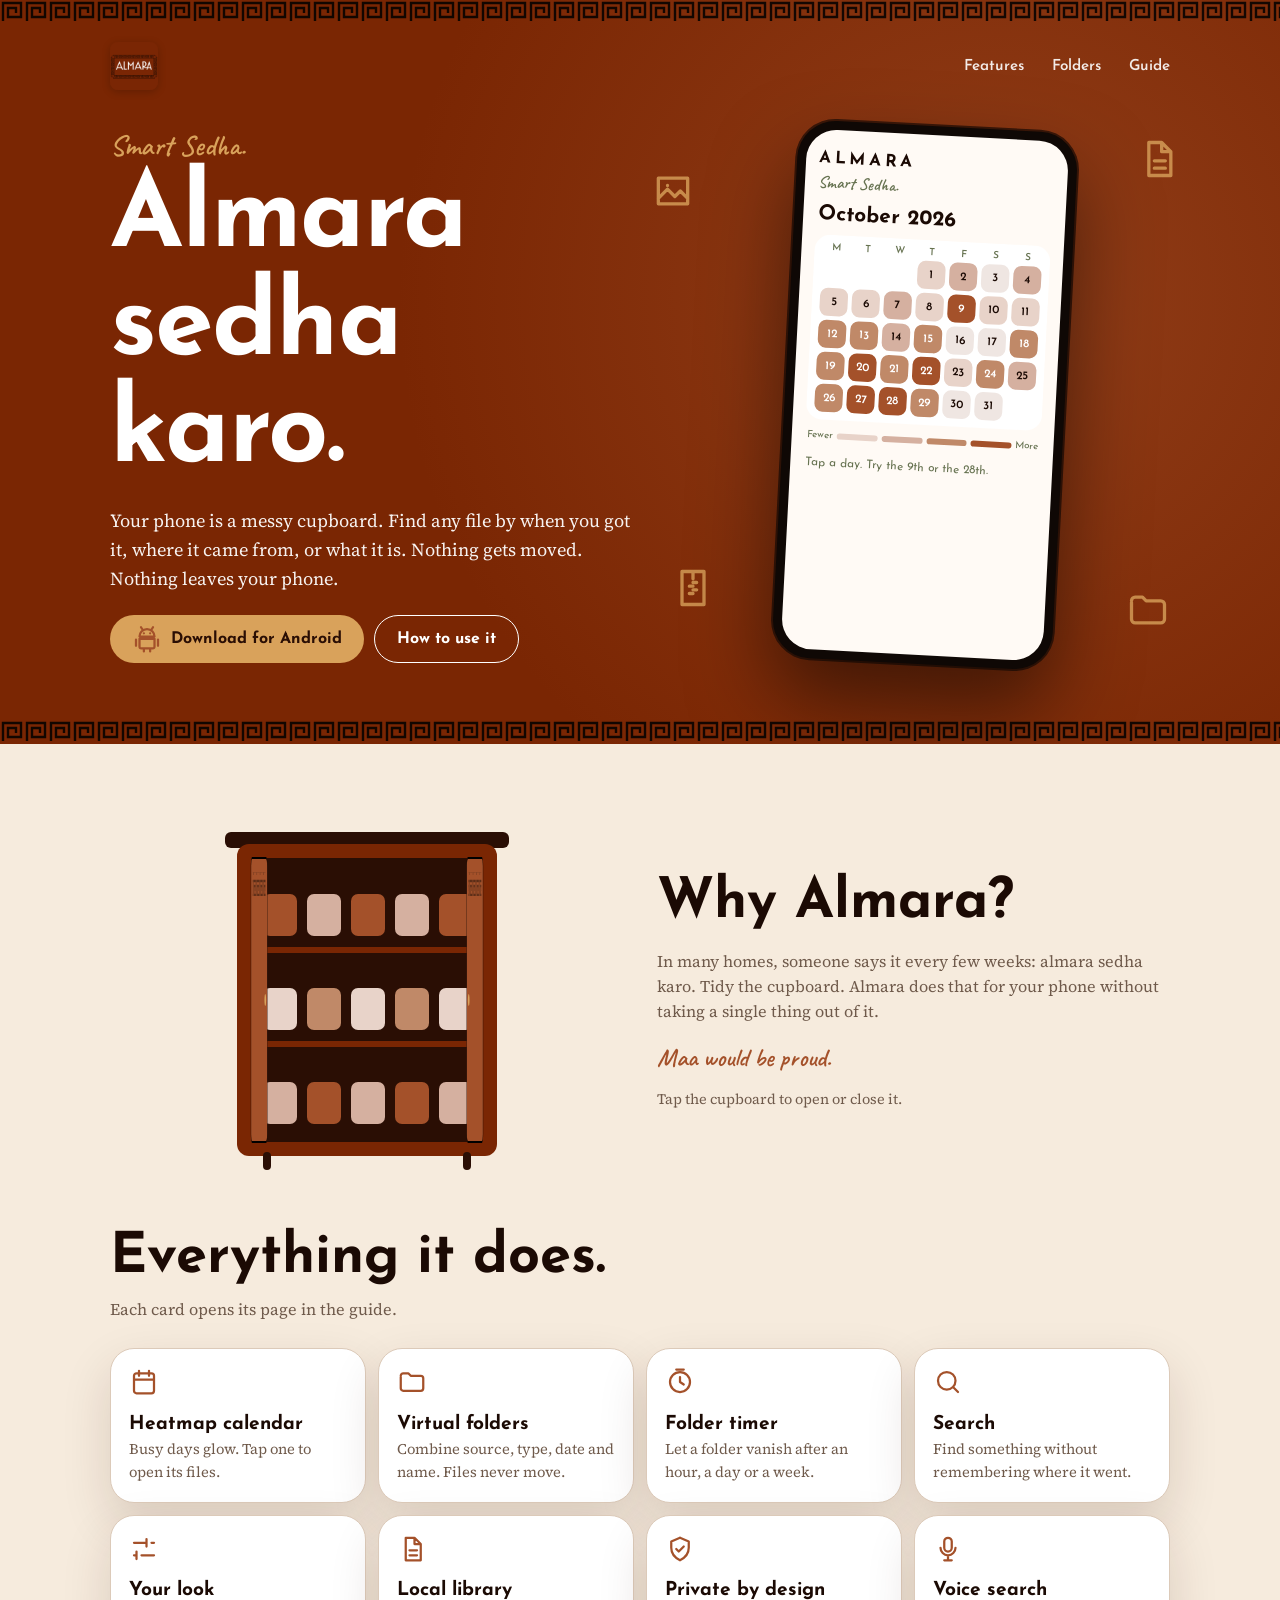
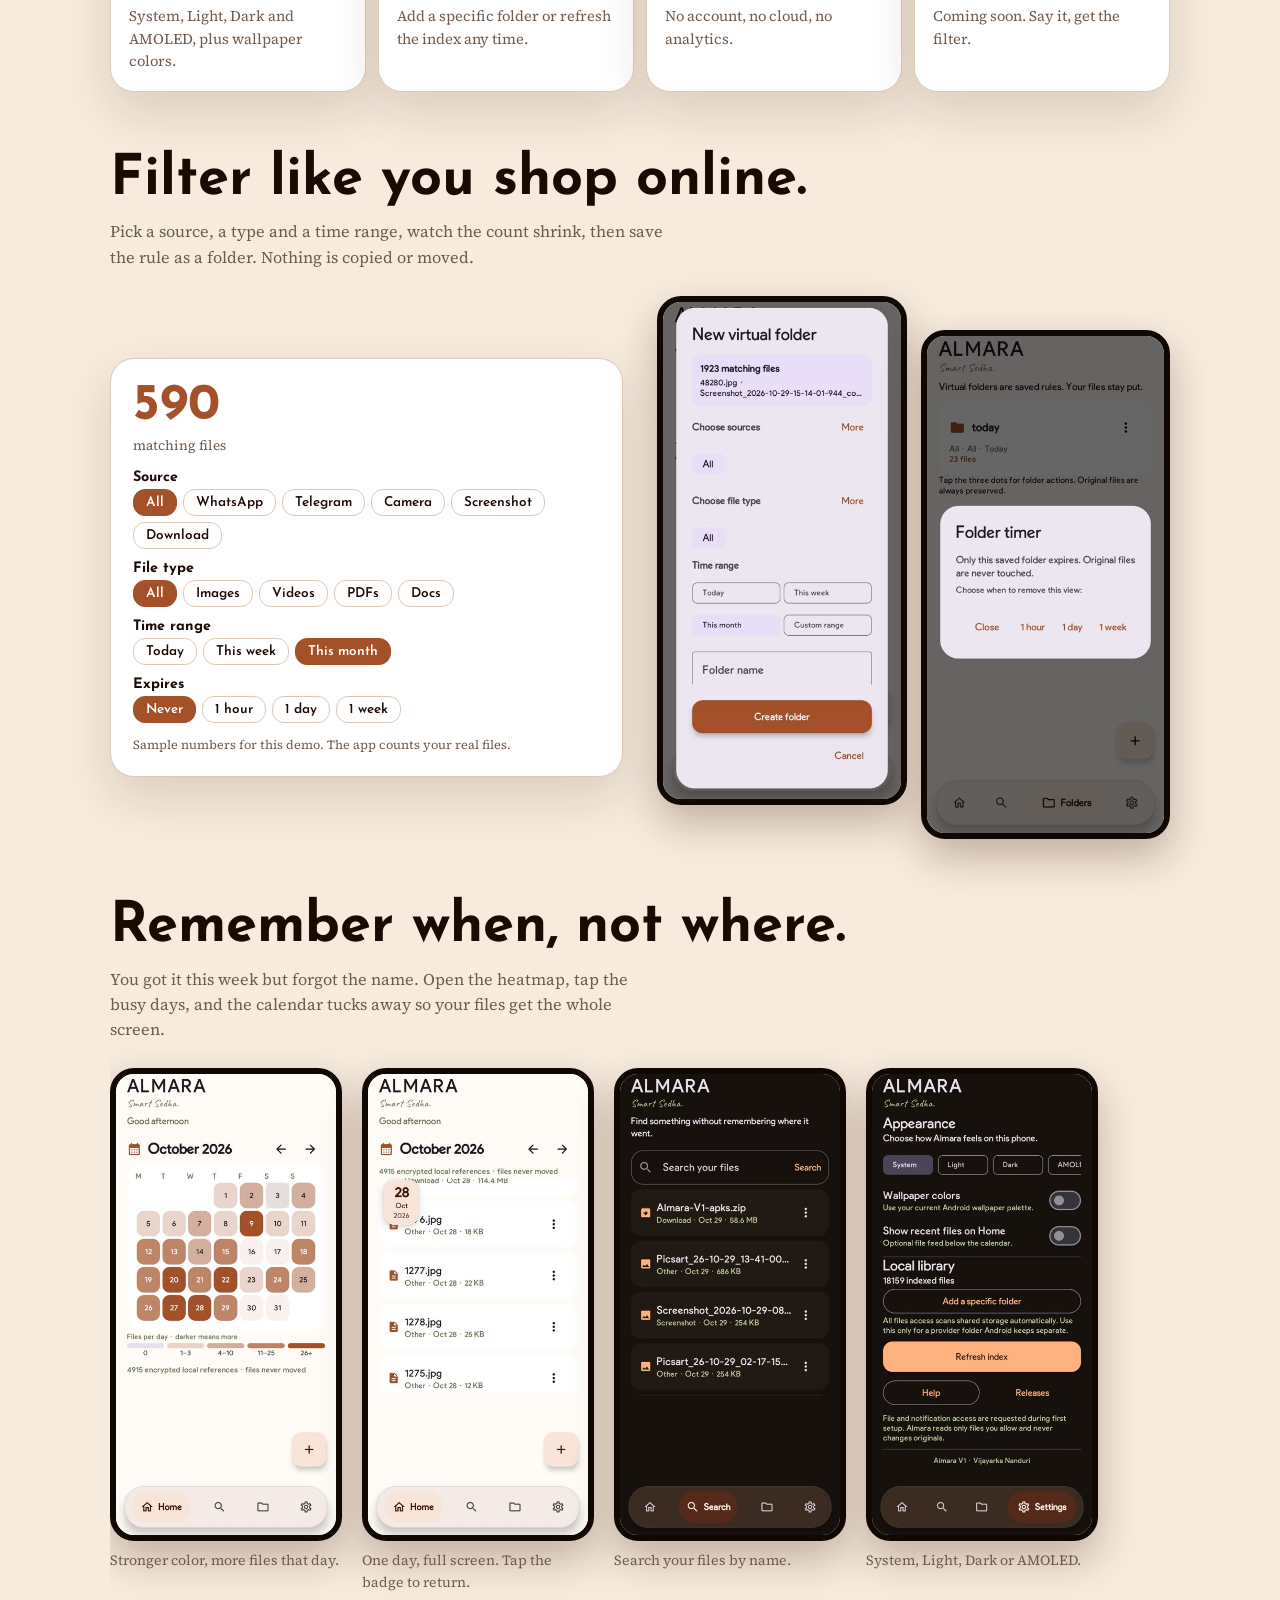
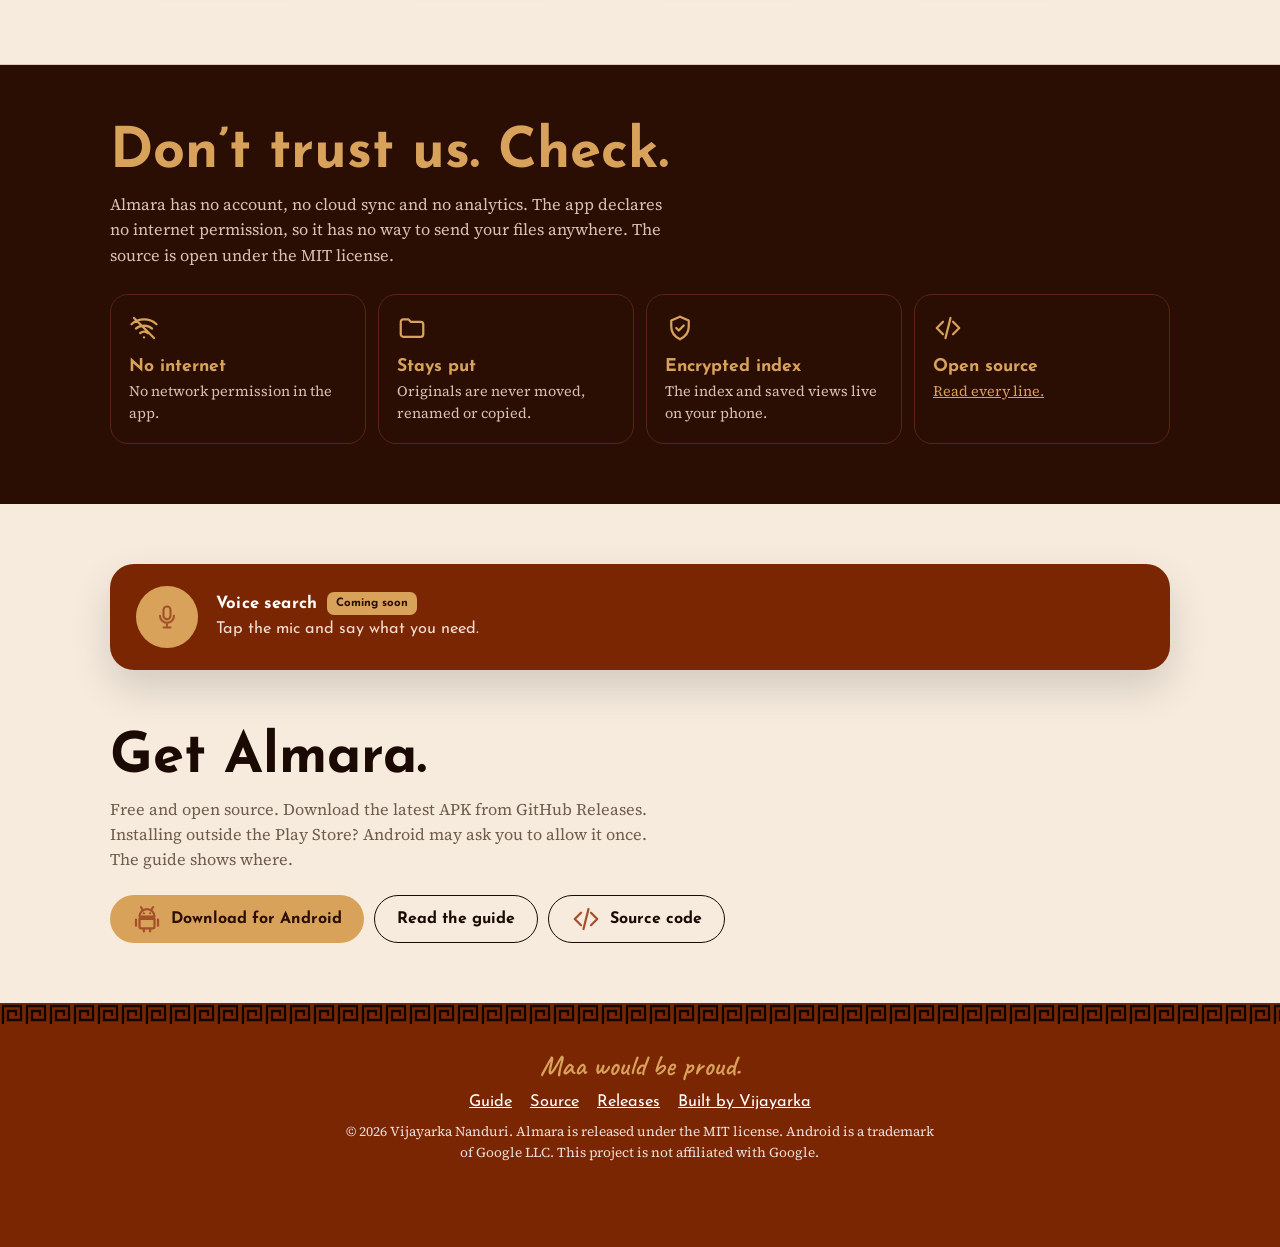
==== commit a6553cd1: "Update index.html" ====
--- a/index.html
+++ b/index.html
@@ -25,37 +25,70 @@
 <style>
 html{scroll-behavior:smooth}
 
-/* ---------- NAV: hard-kill every floating / sticky / cloned navbar ---------- */
-header nav,
-nav.top,
-nav.nav,
-.navbar,
-.float-nav,
-.nav-float,
-[class*="floating-nav"],
-[class*="nav-floating"]{
+/* ---------- NAVIGATION: Redesigned & Fixed Spacing ---------- */
+header nav.top {
+  display: flex !important;
+  justify-content: space-between !important;
+  align-items: center !important;
+  padding: 18px 0 !important;
   position: static !important;
-  inset: auto !important;
-  top: auto !important;
-  left: auto !important;
-  right: auto !important;
-  bottom: auto !important;
-  transform: none !important;
-  translate: none !important;
+  background: transparent !important;
   box-shadow: none !important;
-  border-radius: 0 !important;
-  background: transparent !important;
-  backdrop-filter: none !important;
-  -webkit-backdrop-filter: none !important;
-  z-index: auto !important;
-  margin-left: 0 !important;
-  margin-right: 0 !important;
-  width: auto !important;
-  max-width: none !important;
-}
-/* old theme toggle stays out of the way even if site.js tries to show it */
-.thb{display:none !important}
-
+  border: none !important;
+  flex-wrap: nowrap !important;
+}
+
+header nav.top .mark {
+  display: flex;
+  align-items: center;
+  text-decoration: none;
+  flex-shrink: 0;
+}
+
+header nav.top .mark img {
+  border-radius: 8px;
+  box-shadow: 0 2px 8px rgba(0,0,0,0.2);
+}
+
+/* The menu links container */
+header nav.top > div {
+  display: flex !important;
+  align-items: center !important;
+  gap: 28px !important; /* Adds breathing room between links */
+  flex-wrap: nowrap !important;
+}
+
+header nav.top > div a {
+  text-decoration: none;
+  font: 600 0.95rem 'Josefin Sans', sans-serif;
+  color: #fff; /* Adjusted for dark hero background */
+  opacity: 0.9;
+  transition: opacity 0.2s, color 0.2s;
+  white-space: nowrap;
+}
+
+header nav.top > div a:hover {
+  opacity: 1;
+  color: var(--gold, #d9a25b);
+}
+
+/* Hide the old theme toggle if it sneaks in */
+.thb { display: none !important; }
+
+/* Mobile adjustments for the nav */
+@media (max-width: 700px) {
+  header nav.top {
+    padding: 14px 0 !important;
+  }
+  header nav.top > div {
+    gap: 16px !important; /* Tighter but still readable spacing for mobile */
+  }
+  header nav.top > div a {
+    font-size: 0.85rem; /* Slightly smaller text to fit nicely */
+  }
+}
+
+/* ---------- HERO SECTION ---------- */
 .hg{position:relative;display:grid;grid-template-columns:1.05fr .95fr;gap:30px;align-items:center;padding:18px 0 56px}
 .hero .ic path,.mic .ic path,.b .ic path,.fl path{stroke-dashoffset:0}
 .stage{position:relative}.fl:nth-of-type(1){left:-6%;top:8%}.fl:nth-of-type(2){right:-2%;top:2%;animation-delay:-2s}.fl:nth-of-type(3){left:-2%;bottom:10%;animation-delay:-4s}.fl:nth-of-type(4){right:0;bottom:6%;animation-delay:-1s}
@@ -77,7 +110,7 @@
 .chips button{border:1.5px solid var(--line);background:var(--card);color:var(--ink);border-radius:12px;padding:6px 12px;font:600 .85rem 'Josefin Sans';cursor:pointer;transition:.15s}.chips button:hover{border-color:var(--l4)}.chips button[aria-pressed=true]{background:var(--l4);border-color:var(--l4);color:#fff}
 .note{font-size:.78rem;color:var(--mut);margin:12px 0 0}
 
-/* ---------- voice card: compact, no dead space ---------- */
+/* ---------- VOICE CARD ---------- */
 .say{background:var(--hero);color:#fff;border-radius:24px;padding:22px 26px;display:grid;grid-template-columns:auto 1fr;gap:18px;align-items:center;box-shadow:0 18px 40px rgba(0,0,0,.14)}
 .say-body{min-width:0}
 .say-head{display:flex;align-items:center;gap:10px;flex-wrap:wrap;margin:0 0 3px}
@@ -95,12 +128,57 @@
 .res span{background:#a4512a;border-radius:9px;padding:4px 12px;font:600 .84rem 'Josefin Sans',sans-serif;animation:in .3s both}
 @keyframes in{from{opacity:0;transform:translateY(8px)}}
 
-/* ---------- floating scroll-to-top only ---------- */
-.totop{position:fixed;right:18px;bottom:18px;z-index:80;width:46px;height:46px;border-radius:50%;border:0;cursor:pointer;display:grid;place-items:center;background:var(--hero,#7a2603);color:#fff;box-shadow:0 10px 26px rgba(0,0,0,.28);opacity:0;pointer-events:none;transform:translateY(14px) scale(.9);transition:opacity .28s,transform .28s,background .2s}
-.totop.on{opacity:1;pointer-events:auto;transform:none}
-.totop:hover{background:var(--l4,#a4512a)}
-.totop:focus-visible{outline:2px solid var(--gold);outline-offset:3px}
-
+/* ---------- FLOATING SCROLL-TO-TOP (Redesigned) ---------- */
+.totop {
+  position: fixed;
+  right: 24px;
+  bottom: 24px;
+  z-index: 999;
+  width: 48px;
+  height: 48px;
+  border-radius: 50%;
+  border: 1px solid rgba(255,255,255,0.15);
+  cursor: pointer;
+  display: grid;
+  place-items: center;
+  /* Nice gradient matching the brand */
+  background: linear-gradient(135deg, #7a2603 0%, #a4512a 100%);
+  color: #fff;
+  box-shadow: 0 8px 24px rgba(122, 38, 3, 0.4);
+  opacity: 0;
+  pointer-events: none;
+  transform: translateY(20px) scale(0.9);
+  transition: all 0.3s cubic-bezier(0.4, 0, 0.2, 1);
+}
+
+.totop.on {
+  opacity: 1;
+  pointer-events: auto;
+  transform: translateY(0) scale(1);
+}
+
+.totop:hover {
+  background: linear-gradient(135deg, #a4512a 0%, #d9a25b 100%);
+  transform: translateY(-4px) scale(1.05);
+  box-shadow: 0 12px 28px rgba(122, 38, 3, 0.5);
+}
+
+.totop:focus-visible {
+  outline: 2px solid var(--gold, #d9a25b);
+  outline-offset: 3px;
+}
+
+/* Mobile adjustments for the floating button */
+@media(max-width:800px){
+  .totop {
+    right: 16px;
+    bottom: 16px;
+    width: 44px;
+    height: 44px;
+  }
+}
+
+/* ---------- GENERAL RESPONSIVE ---------- */
 @media(max-width:800px){
   .hg{grid-template-columns:1fr}
   .phone{transform:none}
@@ -109,14 +187,28 @@
   .mic .ic{width:25px;height:25px}
   .q{font-size:.95rem}
   .fl{display:none}
-  .totop{right:14px;bottom:14px;width:44px;height:44px}
-}
-@media(prefers-reduced-motion:reduce){html{scroll-behavior:auto}.totop{transition:none}}
+}
+@media(prefers-reduced-motion:reduce){
+  html{scroll-behavior:auto}
+  .totop{transition:none}
+}
 </style>
 </head>
 <body>
 <header class="hero" id="top"><div class="key"></div>
-<div class="w"><nav class="top"><a class="mark" href="#top"><img src="assets/logo.jpg" alt="" width="30" height="30">ALMARA</a><div><a href="#features">Features</a><a href="#build">Folders</a><a href="help.html">Guide</a><button class="thb" id="th2" type="button" hidden>Theme</button></div></nav>
+<div class="w">
+  <!-- Fixed Nav: Removed redundant "ALMARA" text, added proper spacing -->
+  <nav class="top">
+    <a class="mark" href="#top" aria-label="Almara Home">
+      <img src="assets/logo.jpg" alt="Almara Logo" width="34" height="34">
+    </a>
+    <div>
+      <a href="#features">Features</a>
+      <a href="#build">Folders</a>
+      <a href="help.html">Guide</a>
+    </div>
+  </nav>
+  
 <div class="hg"><div>
 <div class="script">Smart Sedha.</div><h1>Almara sedha karo.</h1>
 <p class="lead">Your phone is a messy cupboard. Find any file by when you got it, where it came from, or what it is. Nothing gets moved. Nothing leaves your phone.</p>
@@ -179,7 +271,7 @@
 <small>© 2026 Vijayarka Nanduri. Almara is released under the MIT license. Android is a trademark of Google LLC. This project is not affiliated with Google.</small></div></footer>
 
 <button class="totop" id="totop" type="button" aria-label="Back to top">
-<svg viewBox="0 0 24 24" width="20" height="20" fill="none" stroke="currentColor" stroke-width="2.4" stroke-linecap="round" stroke-linejoin="round" aria-hidden="true"><path d="M12 19V5M5 12l7-7 7 7"/></svg>
+  <svg viewBox="0 0 24 24" width="22" height="22" fill="none" stroke="currentColor" stroke-width="2.5" stroke-linecap="round" stroke-linejoin="round" aria-hidden="true"><path d="M12 19V5M5 12l7-7 7 7"/></svg>
 </button>
 
 <script src="assets/site.js"></script>
@@ -210,38 +302,15 @@
 addEventListener('scroll',onScroll,{passive:true});onScroll();
 totop.onclick=()=>window.scrollTo({top:0,behavior:'smooth'});
 
-/* ---------- FINAL KILL: remove any floating/cloned navbar site.js injects ---------- */
+/* Forcefully ensure site.js doesn't break the nav */
 (function(){
-  const kill = el => {
-    const s = el.style;
-    s.setProperty('position','static','important');
-    s.setProperty('inset','auto','important');
-    s.setProperty('top','auto','important');
-    s.setProperty('left','auto','important');
-    s.setProperty('right','auto','important');
-    s.setProperty('bottom','auto','important');
-    s.setProperty('transform','none','important');
-    s.setProperty('translate','none','important');
-    s.setProperty('box-shadow','none','important');
-    s.setProperty('background','transparent','important');
-    s.setProperty('backdrop-filter','none','important');
-    s.setProperty('-webkit-backdrop-filter','none','important');
-    s.setProperty('z-index','auto','important');
-  };
   const clean = () => {
-    // 1) any nav that is not inside <header> is a cloned/floating nav → delete it
-    document.querySelectorAll('body nav, body .navbar, body [class*="floating-nav"], body [class*="nav-float"]').forEach(n => {
+    document.querySelectorAll('body nav, body .navbar, body [class*="floating-nav"]').forEach(n => {
       if (!n.closest('header')) n.remove();
-    });
-    // 2) anything that still computes to fixed/sticky gets flattened
-    document.querySelectorAll('header nav, nav.top, .navbar, .float-nav, .nav-float, [class*="floating-nav"], [class*="nav-float"]').forEach(el => {
-      const cs = getComputedStyle(el);
-      if (cs.position === 'fixed' || cs.position === 'sticky') kill(el);
     });
   };
   clean();
   addEventListener('scroll', clean, {passive:true});
-  addEventListener('resize', clean);
   new MutationObserver(clean).observe(document.body, {childList:true, subtree:true});
 })();
 </script>
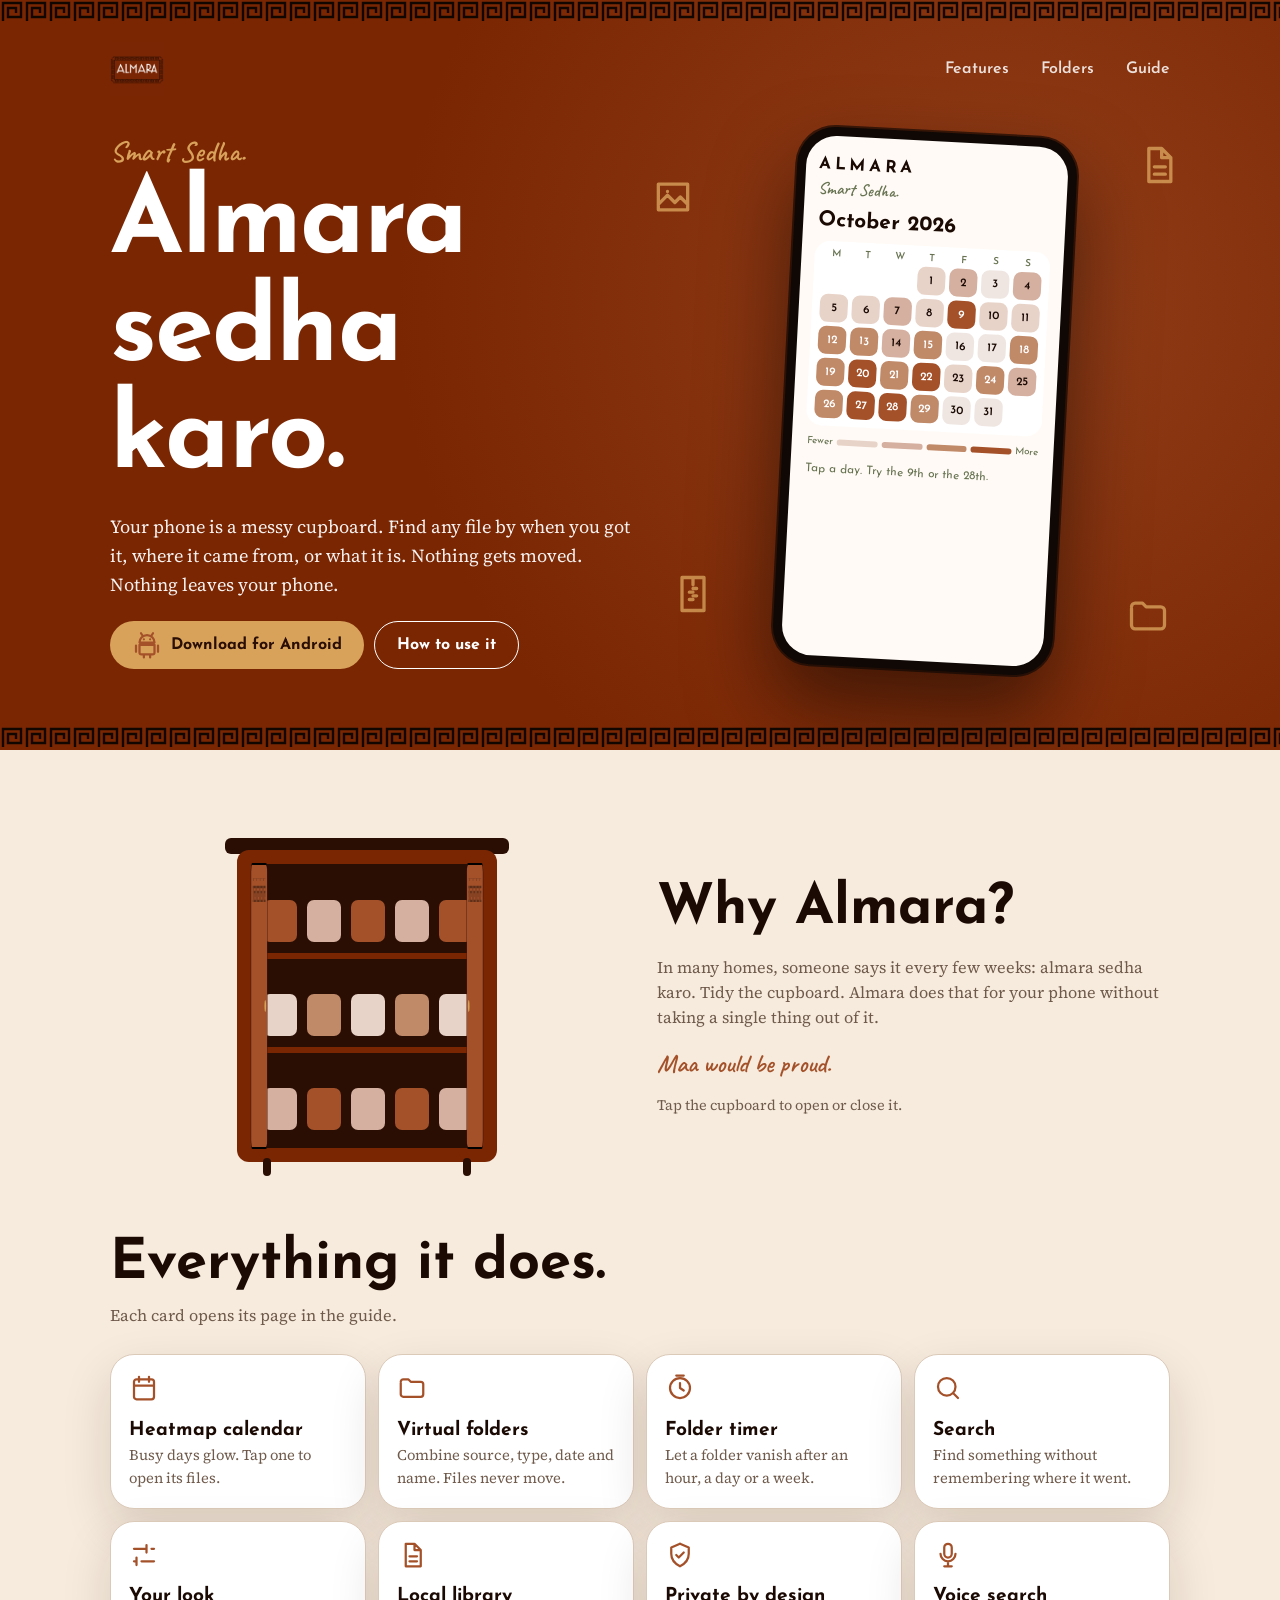
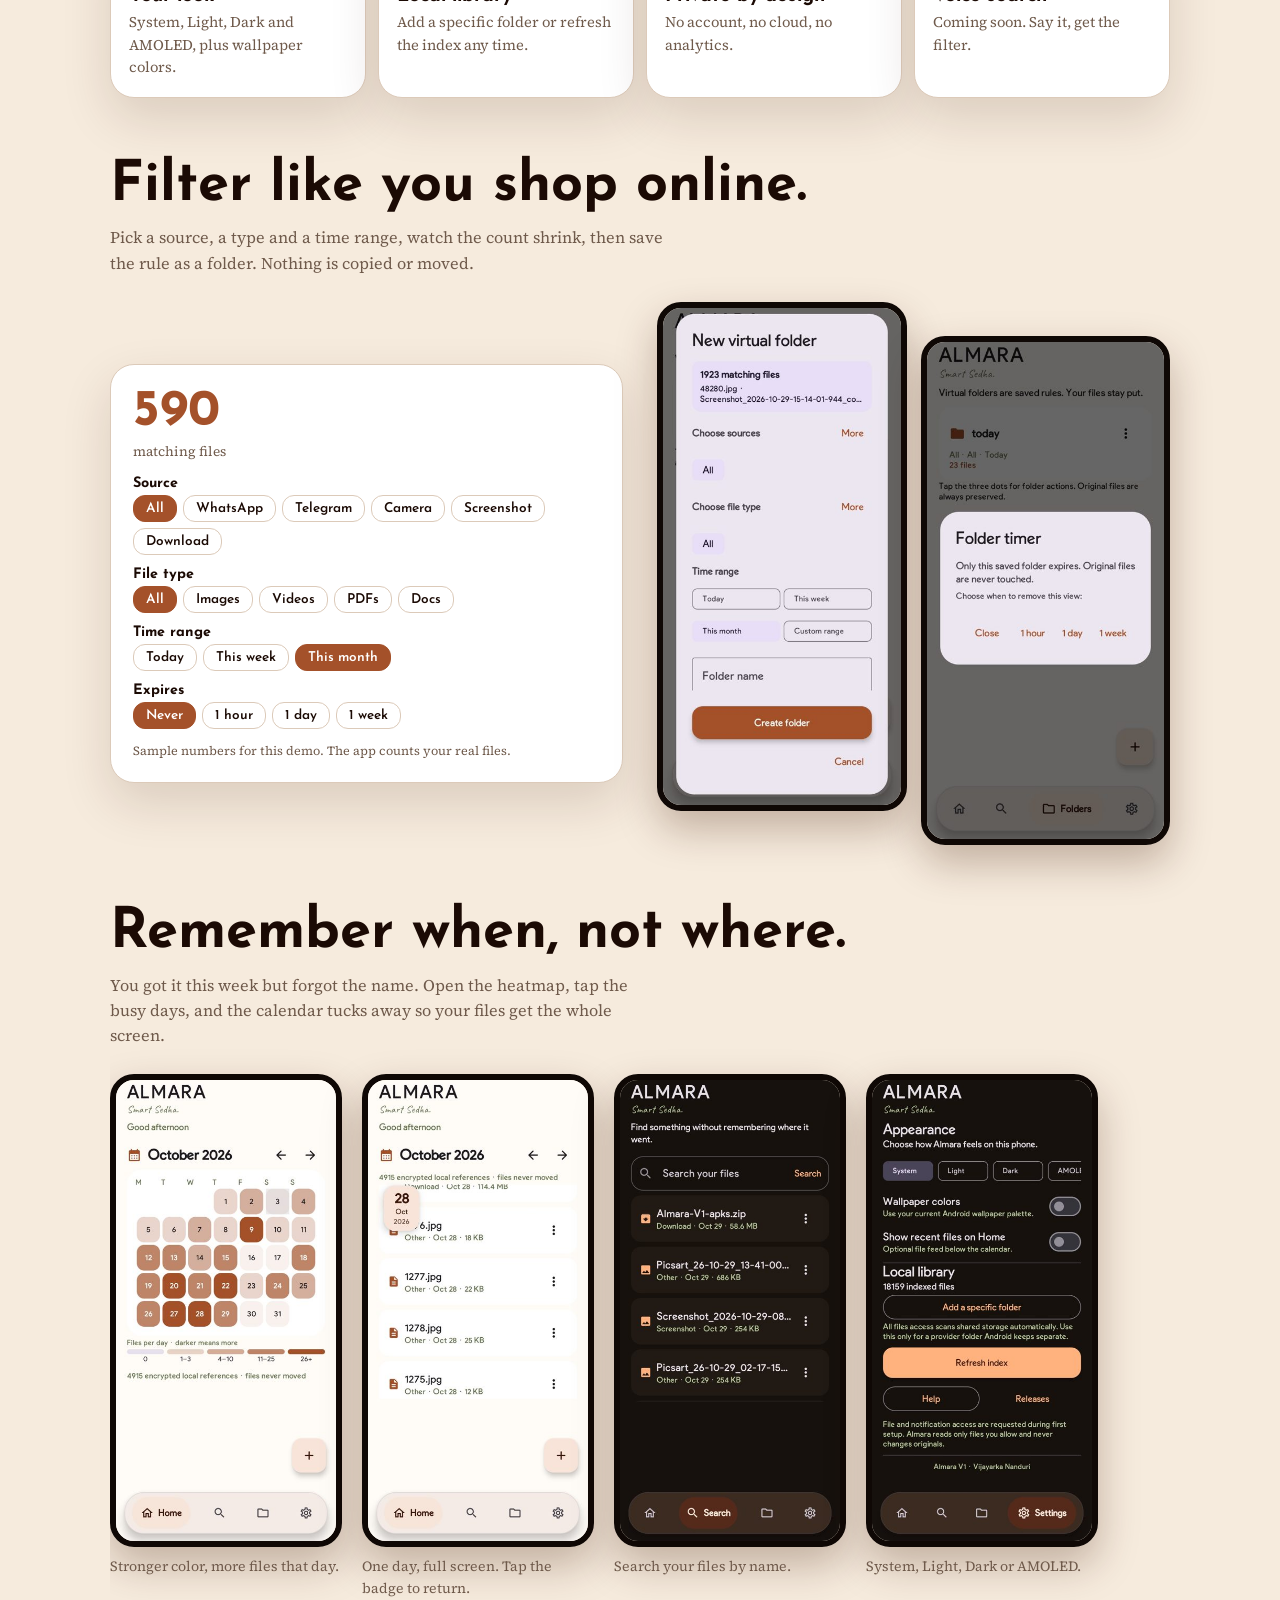
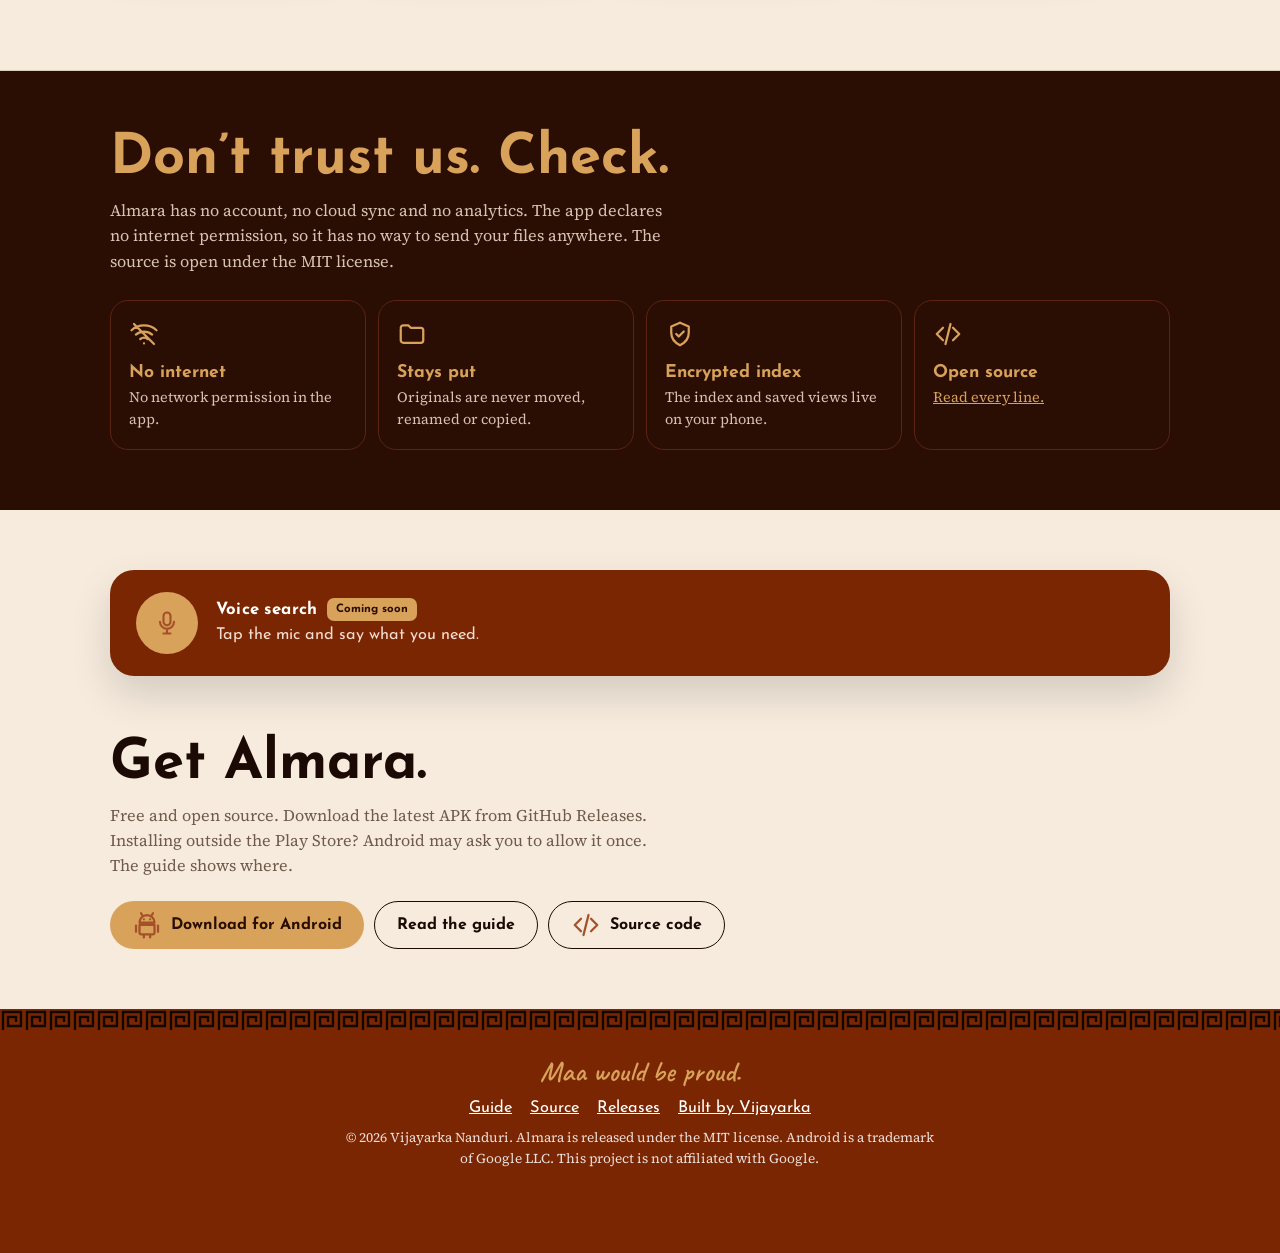
==== commit 244a0f31: "Update index.html" ====
--- a/index.html
+++ b/index.html
@@ -25,7 +25,7 @@
 <style>
 html{scroll-behavior:smooth}
 
-/* ---------- NAVIGATION: Redesigned & Fixed Spacing ---------- */
+/* ---------- NAVIGATION: Clean Logo & Spaced Links ---------- */
 header nav.top {
   display: flex !important;
   justify-content: space-between !important;
@@ -45,24 +45,29 @@
   flex-shrink: 0;
 }
 
+/* Fixed Logo: Bigger, flat, no shadow, blends in */
 header nav.top .mark img {
-  border-radius: 8px;
-  box-shadow: 0 2px 8px rgba(0,0,0,0.2);
+  width: 54px !important;
+  height: 54px !important;
+  object-fit: contain;
+  box-shadow: none !important;
+  border-radius: 0 !important;
+  background: transparent !important;
 }
 
 /* The menu links container */
 header nav.top > div {
   display: flex !important;
   align-items: center !important;
-  gap: 28px !important; /* Adds breathing room between links */
+  gap: 32px !important; /* Nice breathing room */
   flex-wrap: nowrap !important;
 }
 
 header nav.top > div a {
   text-decoration: none;
-  font: 600 0.95rem 'Josefin Sans', sans-serif;
-  color: #fff; /* Adjusted for dark hero background */
-  opacity: 0.9;
+  font: 600 1rem 'Josefin Sans', sans-serif;
+  color: #fff;
+  opacity: 0.85;
   transition: opacity 0.2s, color 0.2s;
   white-space: nowrap;
 }
@@ -75,16 +80,20 @@
 /* Hide the old theme toggle if it sneaks in */
 .thb { display: none !important; }
 
-/* Mobile adjustments for the nav */
+/* Mobile adjustments */
 @media (max-width: 700px) {
   header nav.top {
-    padding: 14px 0 !important;
+    padding: 12px 0 !important;
+  }
+  header nav.top .mark img {
+    width: 44px !important;
+    height: 44px !important;
   }
   header nav.top > div {
-    gap: 16px !important; /* Tighter but still readable spacing for mobile */
+    gap: 20px !important;
   }
   header nav.top > div a {
-    font-size: 0.85rem; /* Slightly smaller text to fit nicely */
+    font-size: 0.9rem;
   }
 }
 
@@ -128,7 +137,7 @@
 .res span{background:#a4512a;border-radius:9px;padding:4px 12px;font:600 .84rem 'Josefin Sans',sans-serif;animation:in .3s both}
 @keyframes in{from{opacity:0;transform:translateY(8px)}}
 
-/* ---------- FLOATING SCROLL-TO-TOP (Redesigned) ---------- */
+/* ---------- FLOATING SCROLL-TO-TOP (No Double Layer) ---------- */
 .totop {
   position: fixed;
   right: 24px;
@@ -137,14 +146,13 @@
   width: 48px;
   height: 48px;
   border-radius: 50%;
-  border: 1px solid rgba(255,255,255,0.15);
+  border: none !important; /* Removed white border causing double layer */
   cursor: pointer;
   display: grid;
   place-items: center;
-  /* Nice gradient matching the brand */
-  background: linear-gradient(135deg, #7a2603 0%, #a4512a 100%);
+  background: #a4512a; /* Clean, solid brand color */
   color: #fff;
-  box-shadow: 0 8px 24px rgba(122, 38, 3, 0.4);
+  box-shadow: 0 6px 16px rgba(0,0,0,0.25);
   opacity: 0;
   pointer-events: none;
   transform: translateY(20px) scale(0.9);
@@ -158,9 +166,9 @@
 }
 
 .totop:hover {
-  background: linear-gradient(135deg, #a4512a 0%, #d9a25b 100%);
-  transform: translateY(-4px) scale(1.05);
-  box-shadow: 0 12px 28px rgba(122, 38, 3, 0.5);
+  background: #7a2603;
+  transform: translateY(-3px) scale(1.05);
+  box-shadow: 0 8px 24px rgba(0,0,0,0.3);
 }
 
 .totop:focus-visible {
@@ -197,10 +205,10 @@
 <body>
 <header class="hero" id="top"><div class="key"></div>
 <div class="w">
-  <!-- Fixed Nav: Removed redundant "ALMARA" text, added proper spacing -->
+  <!-- Clean Nav: Bigger flat logo, properly spaced links -->
   <nav class="top">
     <a class="mark" href="#top" aria-label="Almara Home">
-      <img src="assets/logo.jpg" alt="Almara Logo" width="34" height="34">
+      <img src="assets/logo.jpg" alt="Almara Logo">
     </a>
     <div>
       <a href="#features">Features</a>
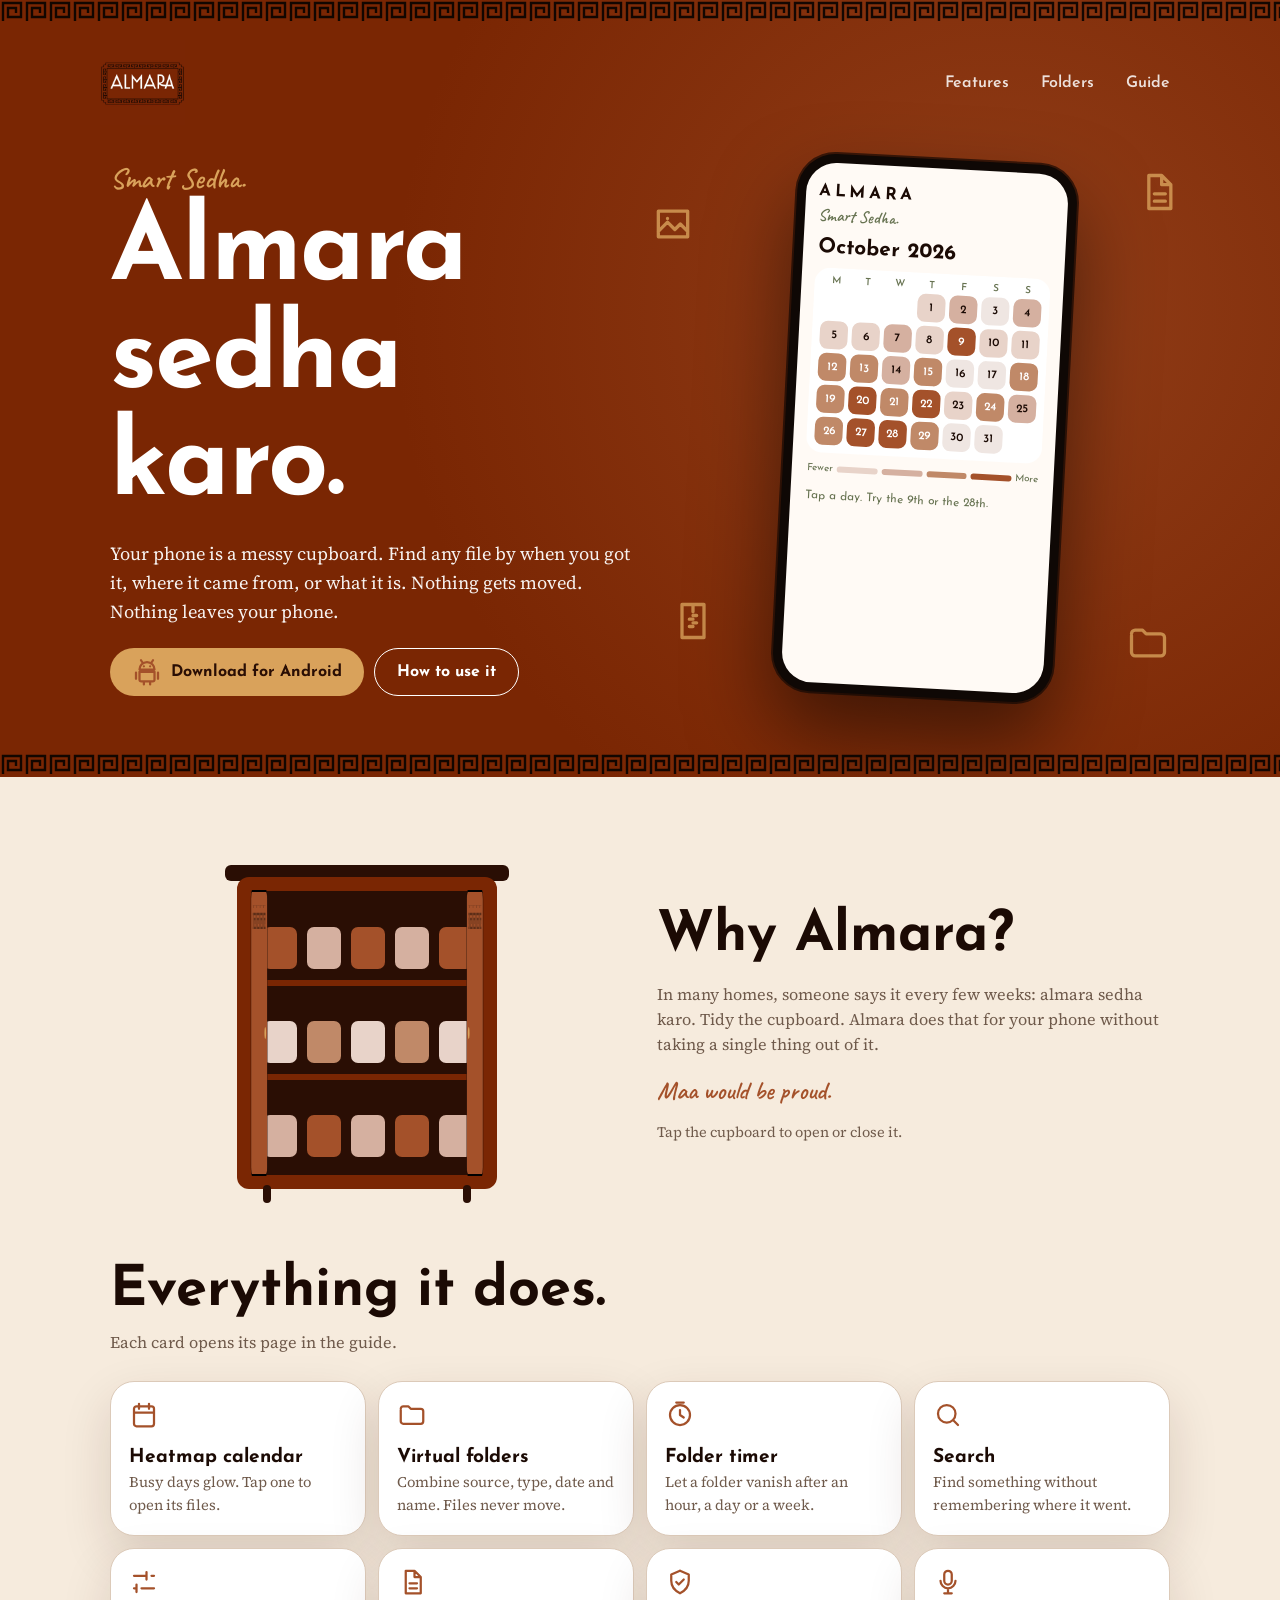
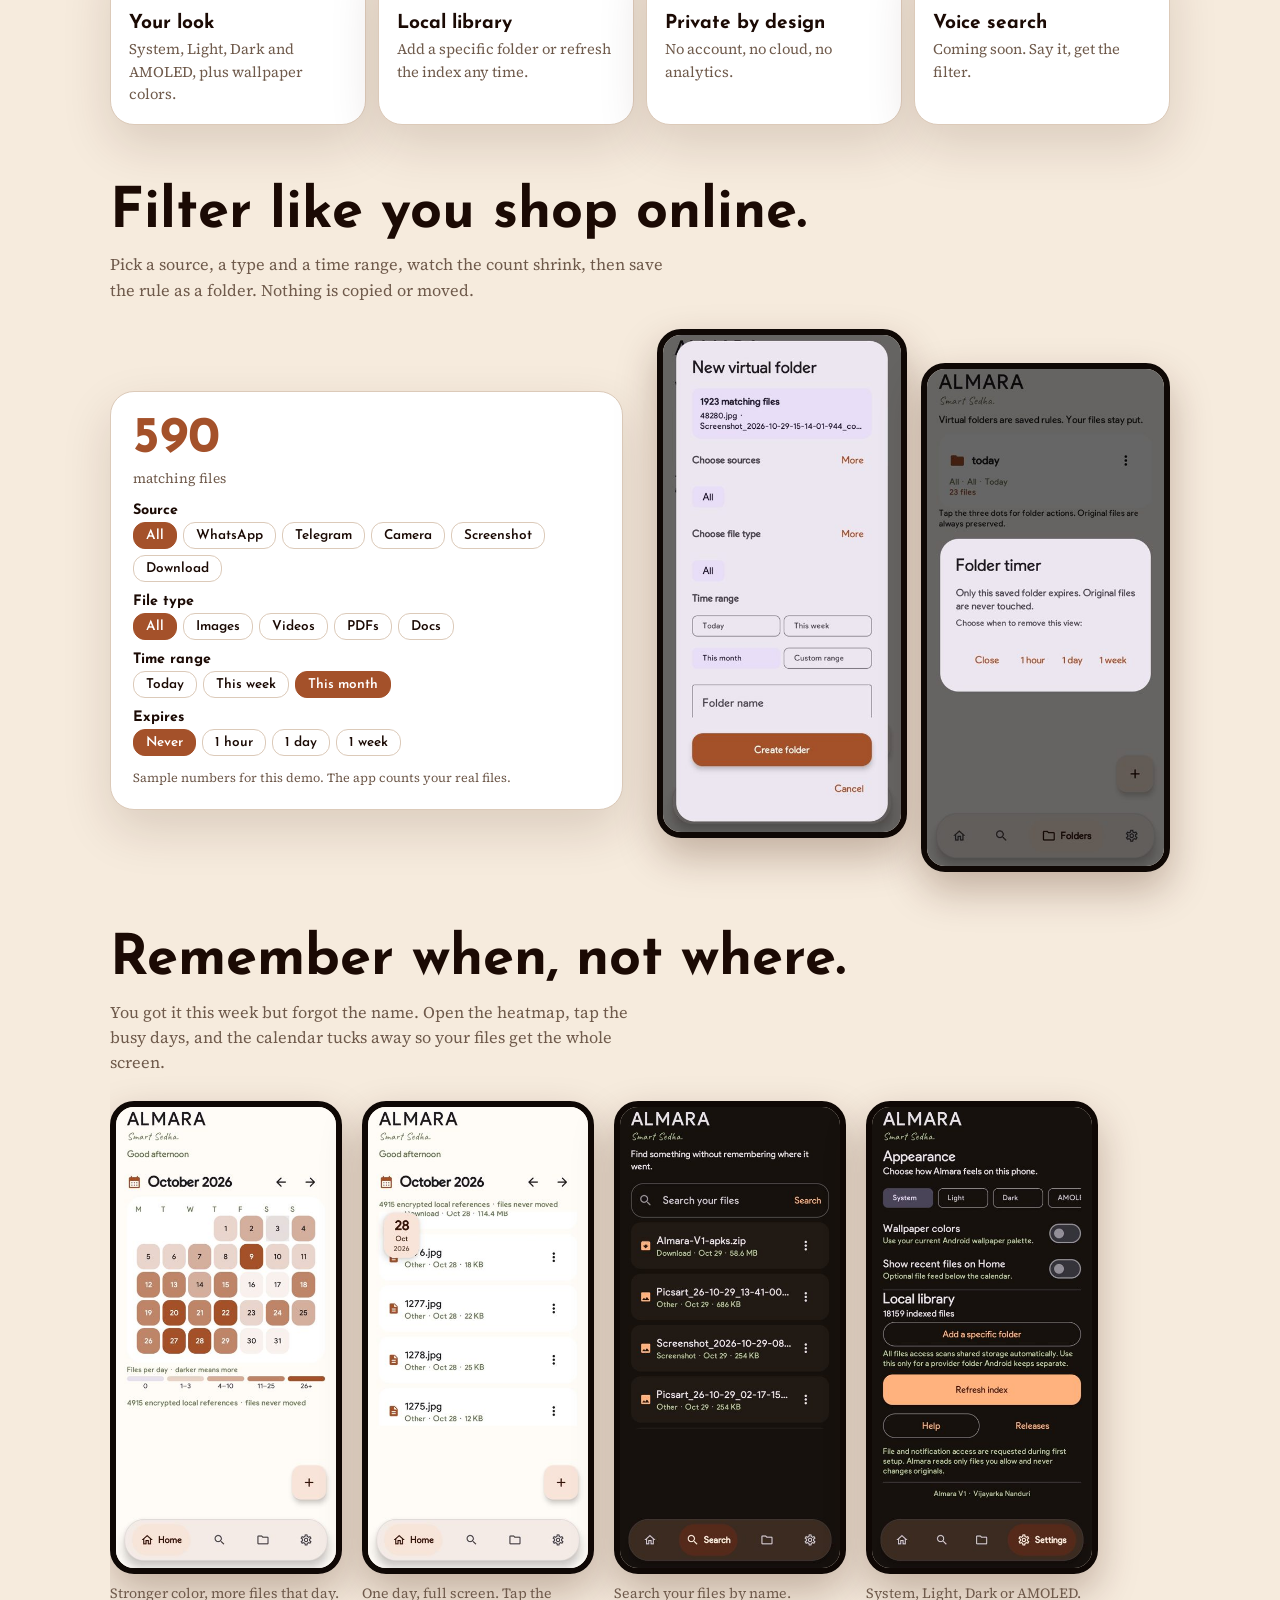
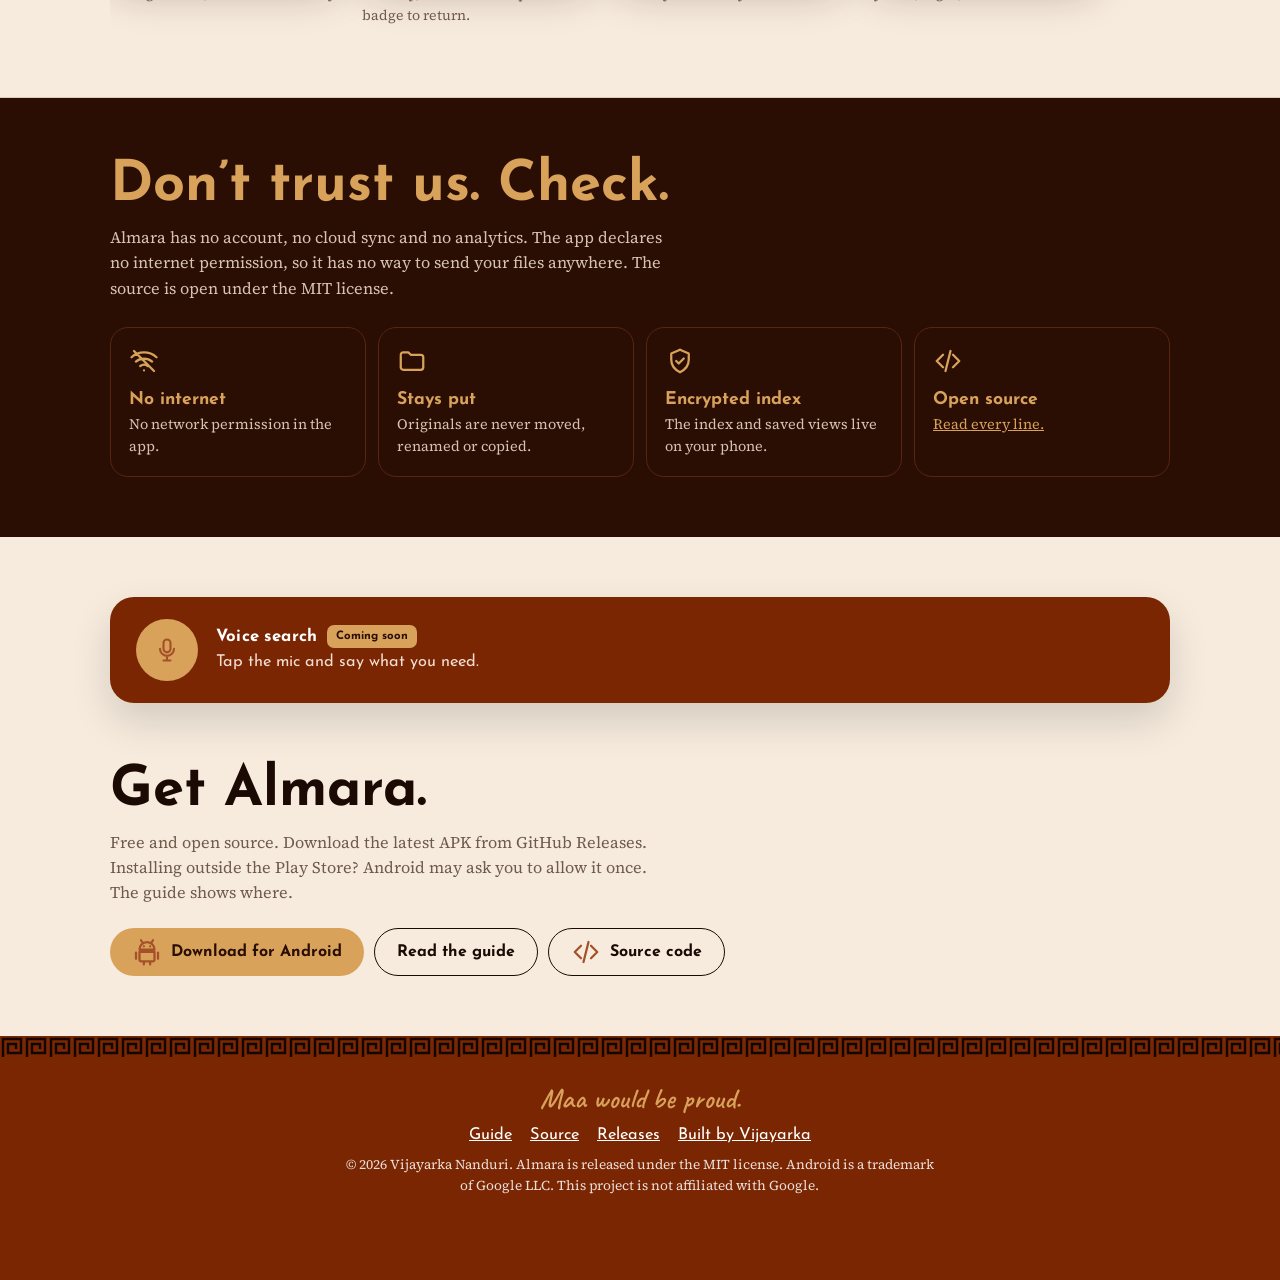
==== commit c3f1ec63: "Update index.html" ====
--- a/index.html
+++ b/index.html
@@ -25,12 +25,12 @@
 <style>
 html{scroll-behavior:smooth}
 
-/* ---------- NAVIGATION: Clean Logo & Spaced Links ---------- */
+/* ---------- NAVIGATION ---------- */
 header nav.top {
   display: flex !important;
   justify-content: space-between !important;
   align-items: center !important;
-  padding: 18px 0 !important;
+  padding: 16px 0 !important;
   position: static !important;
   background: transparent !important;
   box-shadow: none !important;
@@ -45,21 +45,22 @@
   flex-shrink: 0;
 }
 
-/* Fixed Logo: Bigger, flat, no shadow, blends in */
+/* Increased Logo Size & Flattened */
 header nav.top .mark img {
-  width: 54px !important;
-  height: 54px !important;
+  width: 85px !important; 
+  height: 85px !important;
   object-fit: contain;
   box-shadow: none !important;
   border-radius: 0 !important;
   background: transparent !important;
+  margin-left: -10px; /* Offsets any internal image padding */
 }
 
 /* The menu links container */
 header nav.top > div {
   display: flex !important;
   align-items: center !important;
-  gap: 32px !important; /* Nice breathing room */
+  gap: 32px !important; 
   flex-wrap: nowrap !important;
 }
 
@@ -83,11 +84,11 @@
 /* Mobile adjustments */
 @media (max-width: 700px) {
   header nav.top {
-    padding: 12px 0 !important;
+    padding: 8px 0 !important;
   }
   header nav.top .mark img {
-    width: 44px !important;
-    height: 44px !important;
+    width: 65px !important;
+    height: 65px !important;
   }
   header nav.top > div {
     gap: 20px !important;
@@ -137,7 +138,7 @@
 .res span{background:#a4512a;border-radius:9px;padding:4px 12px;font:600 .84rem 'Josefin Sans',sans-serif;animation:in .3s both}
 @keyframes in{from{opacity:0;transform:translateY(8px)}}
 
-/* ---------- FLOATING SCROLL-TO-TOP (No Double Layer) ---------- */
+/* ---------- FLOATING SCROLL-TO-TOP (Single flat circle, no shadow) ---------- */
 .totop {
   position: fixed;
   right: 24px;
@@ -146,13 +147,13 @@
   width: 48px;
   height: 48px;
   border-radius: 50%;
-  border: none !important; /* Removed white border causing double layer */
+  border: none !important;
   cursor: pointer;
   display: grid;
   place-items: center;
-  background: #a4512a; /* Clean, solid brand color */
+  background: #a4512a; 
   color: #fff;
-  box-shadow: 0 6px 16px rgba(0,0,0,0.25);
+  box-shadow: none !important; /* Removed shadow completely */
   opacity: 0;
   pointer-events: none;
   transform: translateY(20px) scale(0.9);
@@ -167,8 +168,7 @@
 
 .totop:hover {
   background: #7a2603;
-  transform: translateY(-3px) scale(1.05);
-  box-shadow: 0 8px 24px rgba(0,0,0,0.3);
+  transform: translateY(-2px) scale(1.05);
 }
 
 .totop:focus-visible {
@@ -176,7 +176,6 @@
   outline-offset: 3px;
 }
 
-/* Mobile adjustments for the floating button */
 @media(max-width:800px){
   .totop {
     right: 16px;
@@ -205,7 +204,6 @@
 <body>
 <header class="hero" id="top"><div class="key"></div>
 <div class="w">
-  <!-- Clean Nav: Bigger flat logo, properly spaced links -->
   <nav class="top">
     <a class="mark" href="#top" aria-label="Almara Home">
       <img src="assets/logo.jpg" alt="Almara Logo">
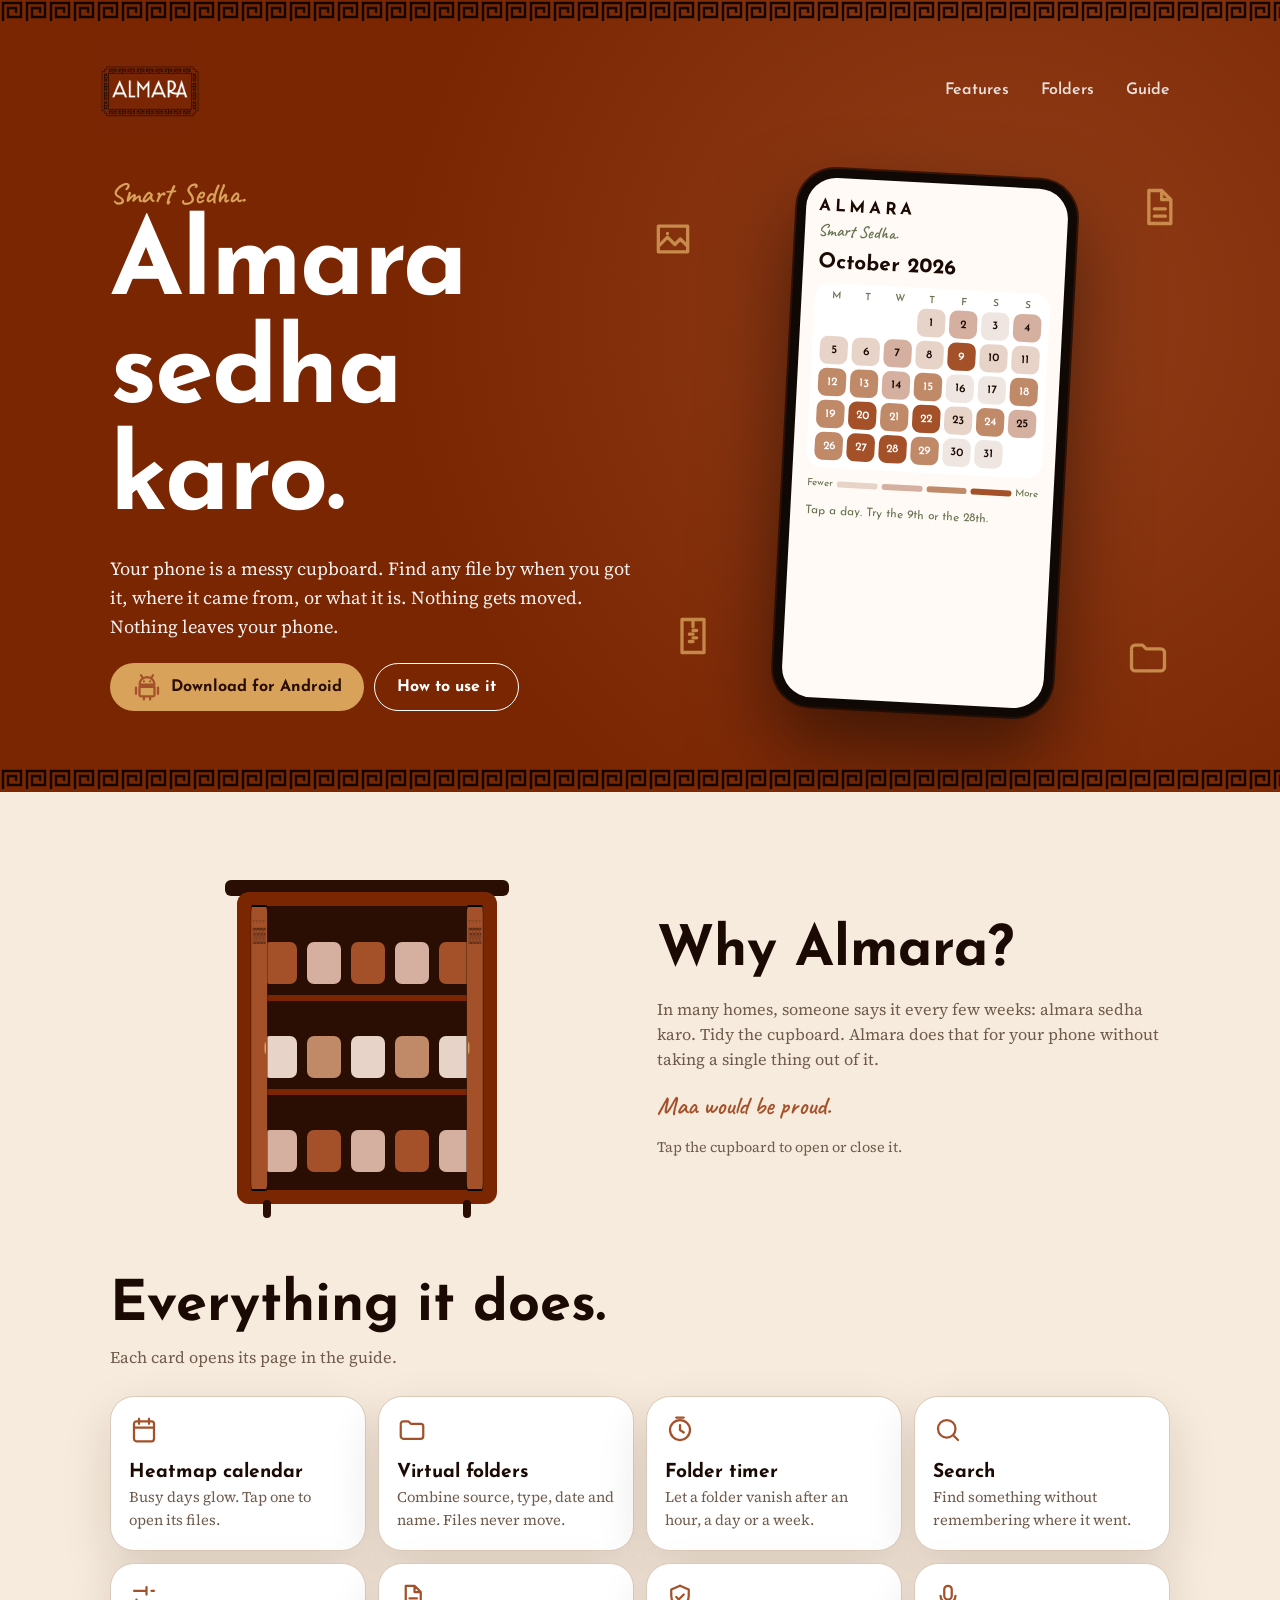
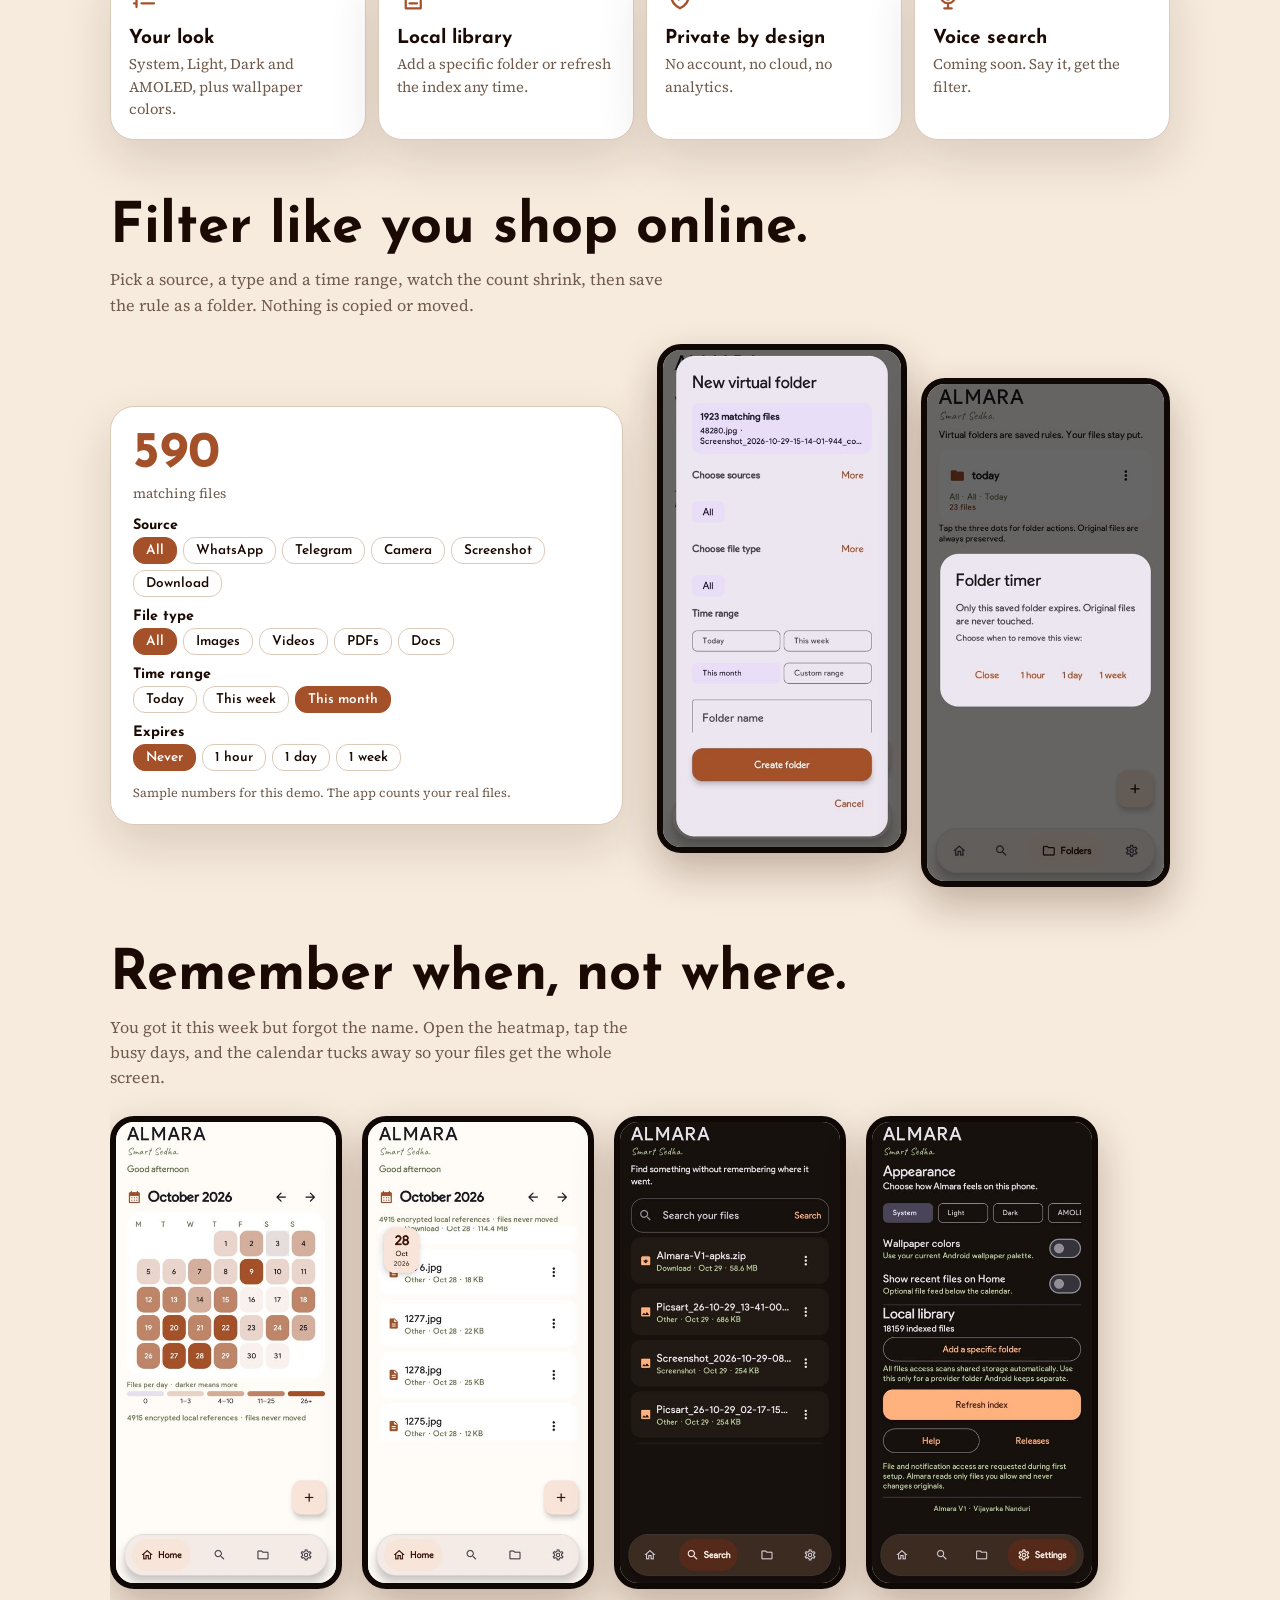
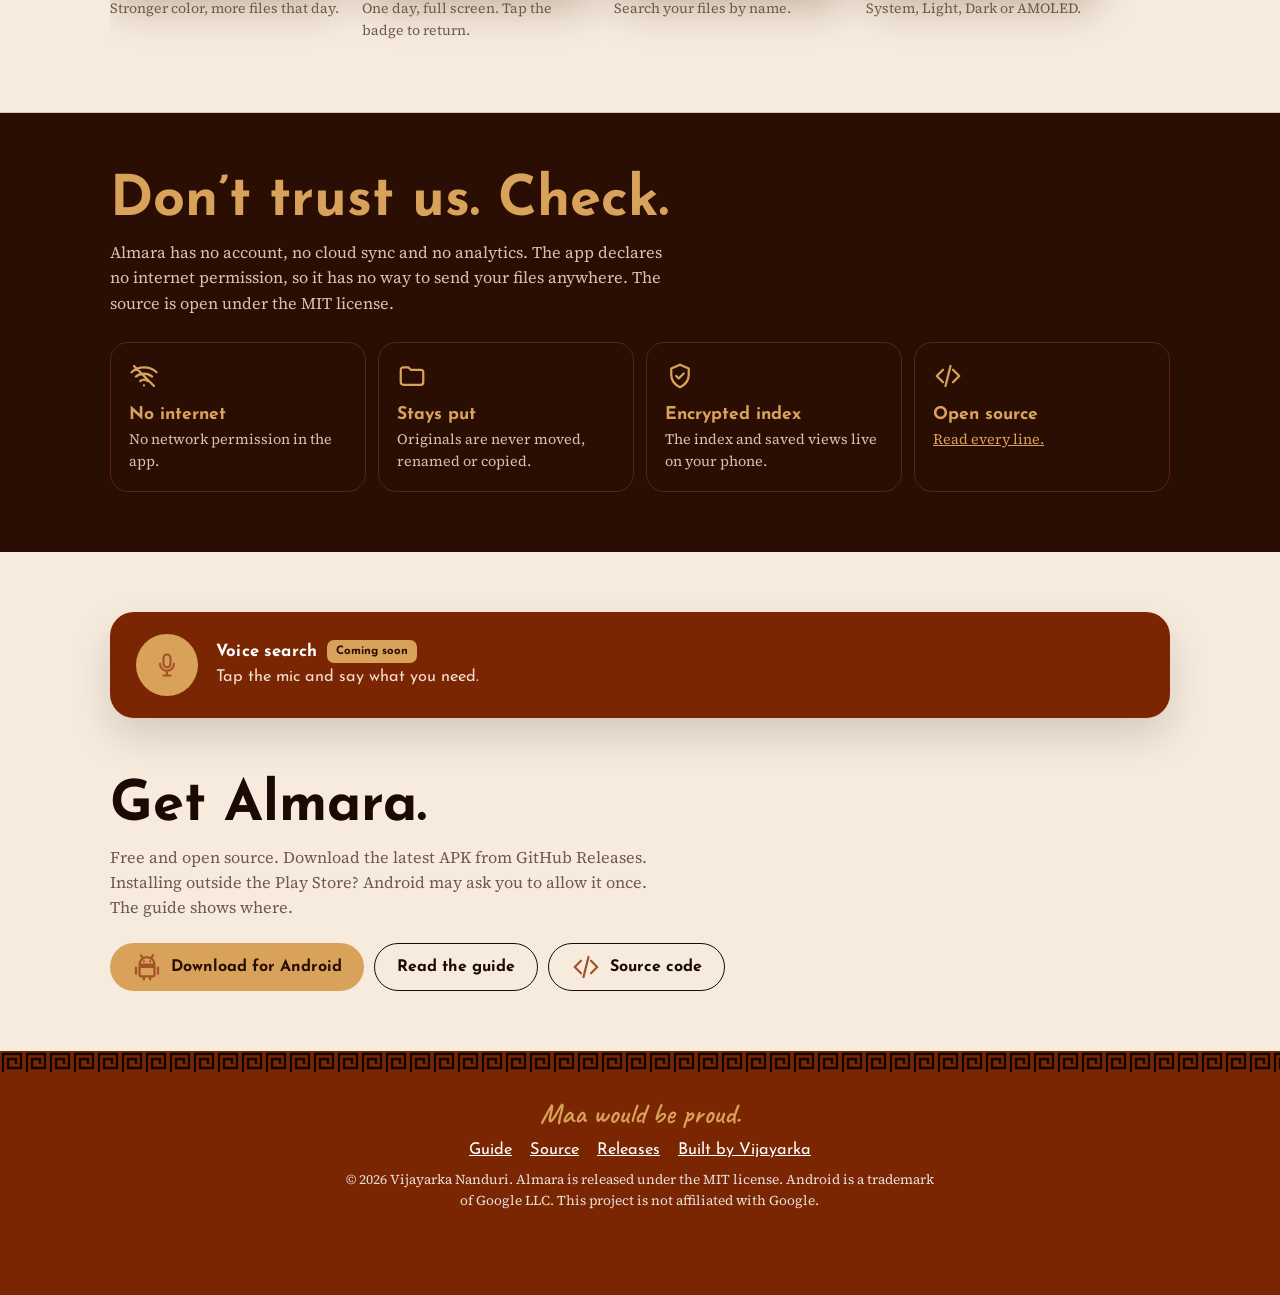
==== commit fa9fe755: "Update index.html" ====
--- a/index.html
+++ b/index.html
@@ -47,8 +47,8 @@
 
 /* Increased Logo Size & Flattened */
 header nav.top .mark img {
-  width: 85px !important; 
-  height: 85px !important;
+  width: 100px !important; 
+  height: 100px !important;
   object-fit: contain;
   box-shadow: none !important;
   border-radius: 0 !important;
@@ -166,10 +166,7 @@
   transform: translateY(0) scale(1);
 }
 
-.totop:hover {
-  background: #7a2603;
-  transform: translateY(-2px) scale(1.05);
-}
+
 
 .totop:focus-visible {
   outline: 2px solid var(--gold, #d9a25b);
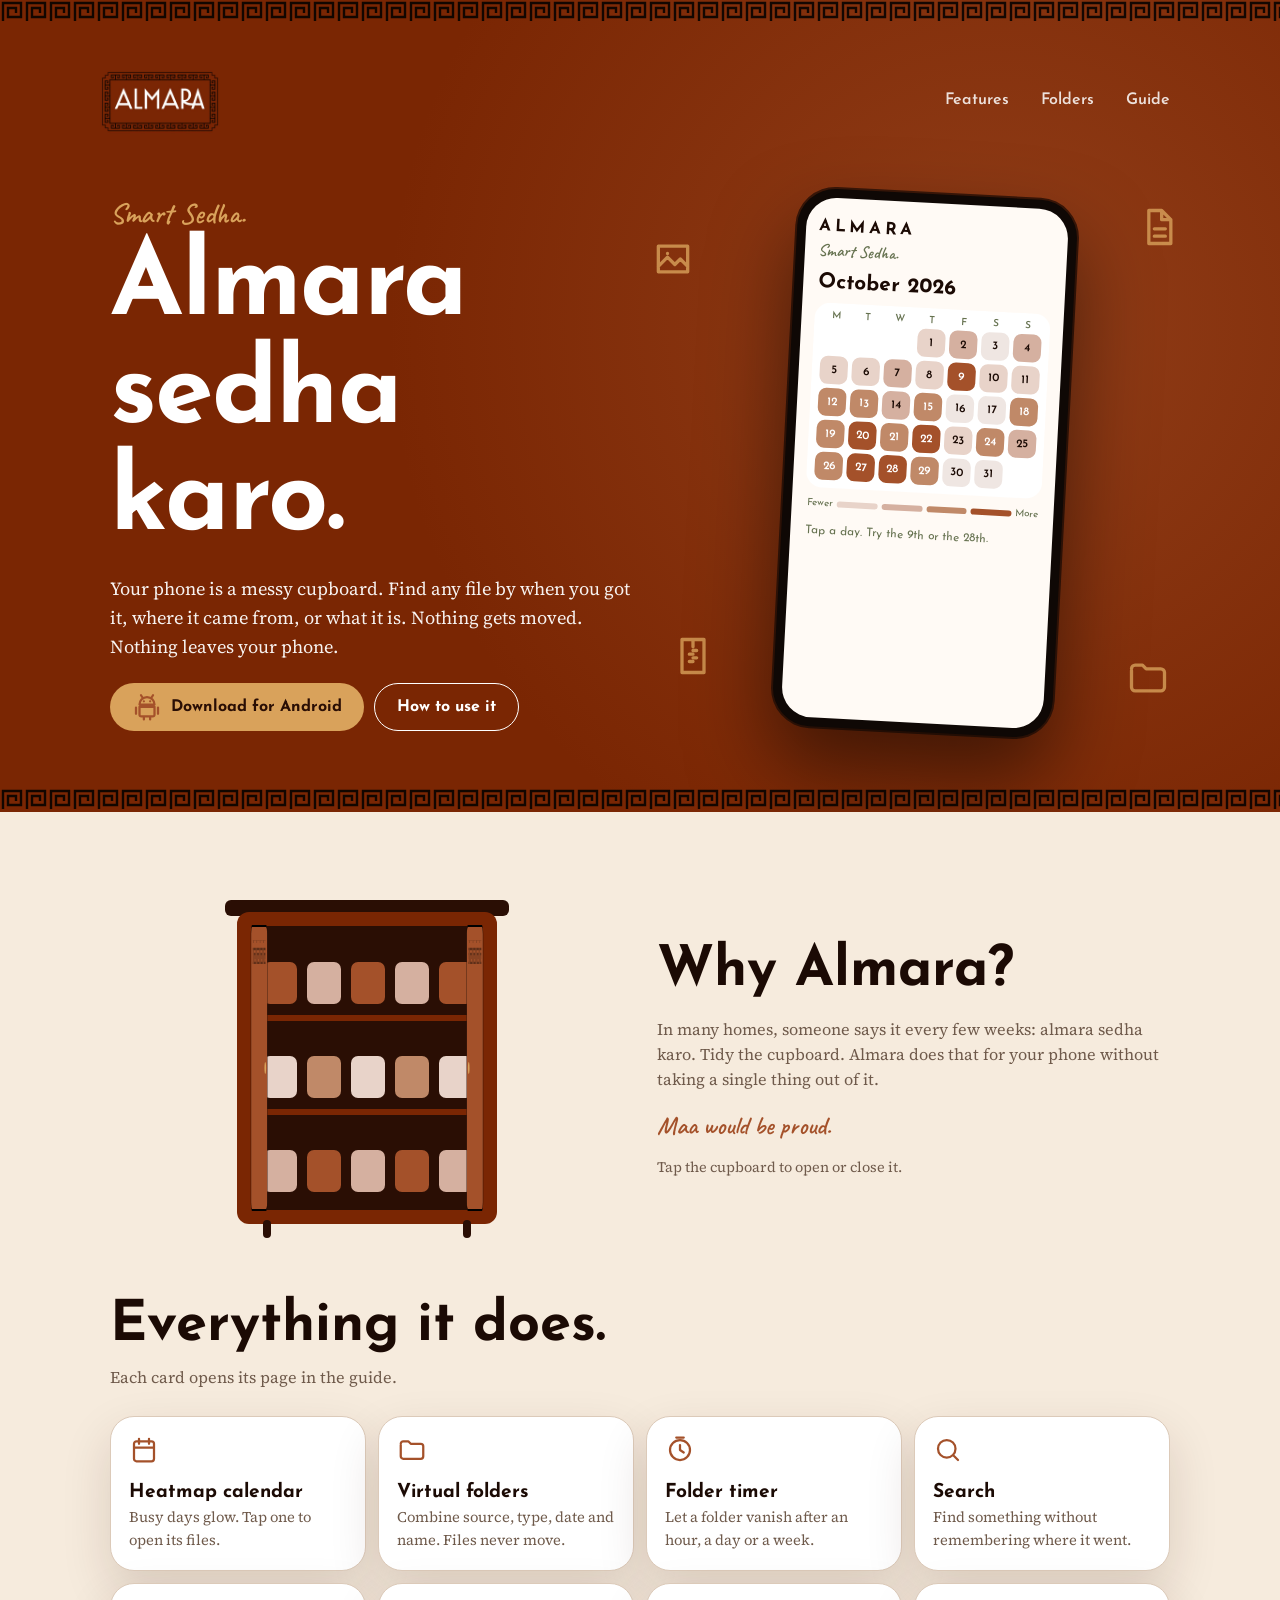
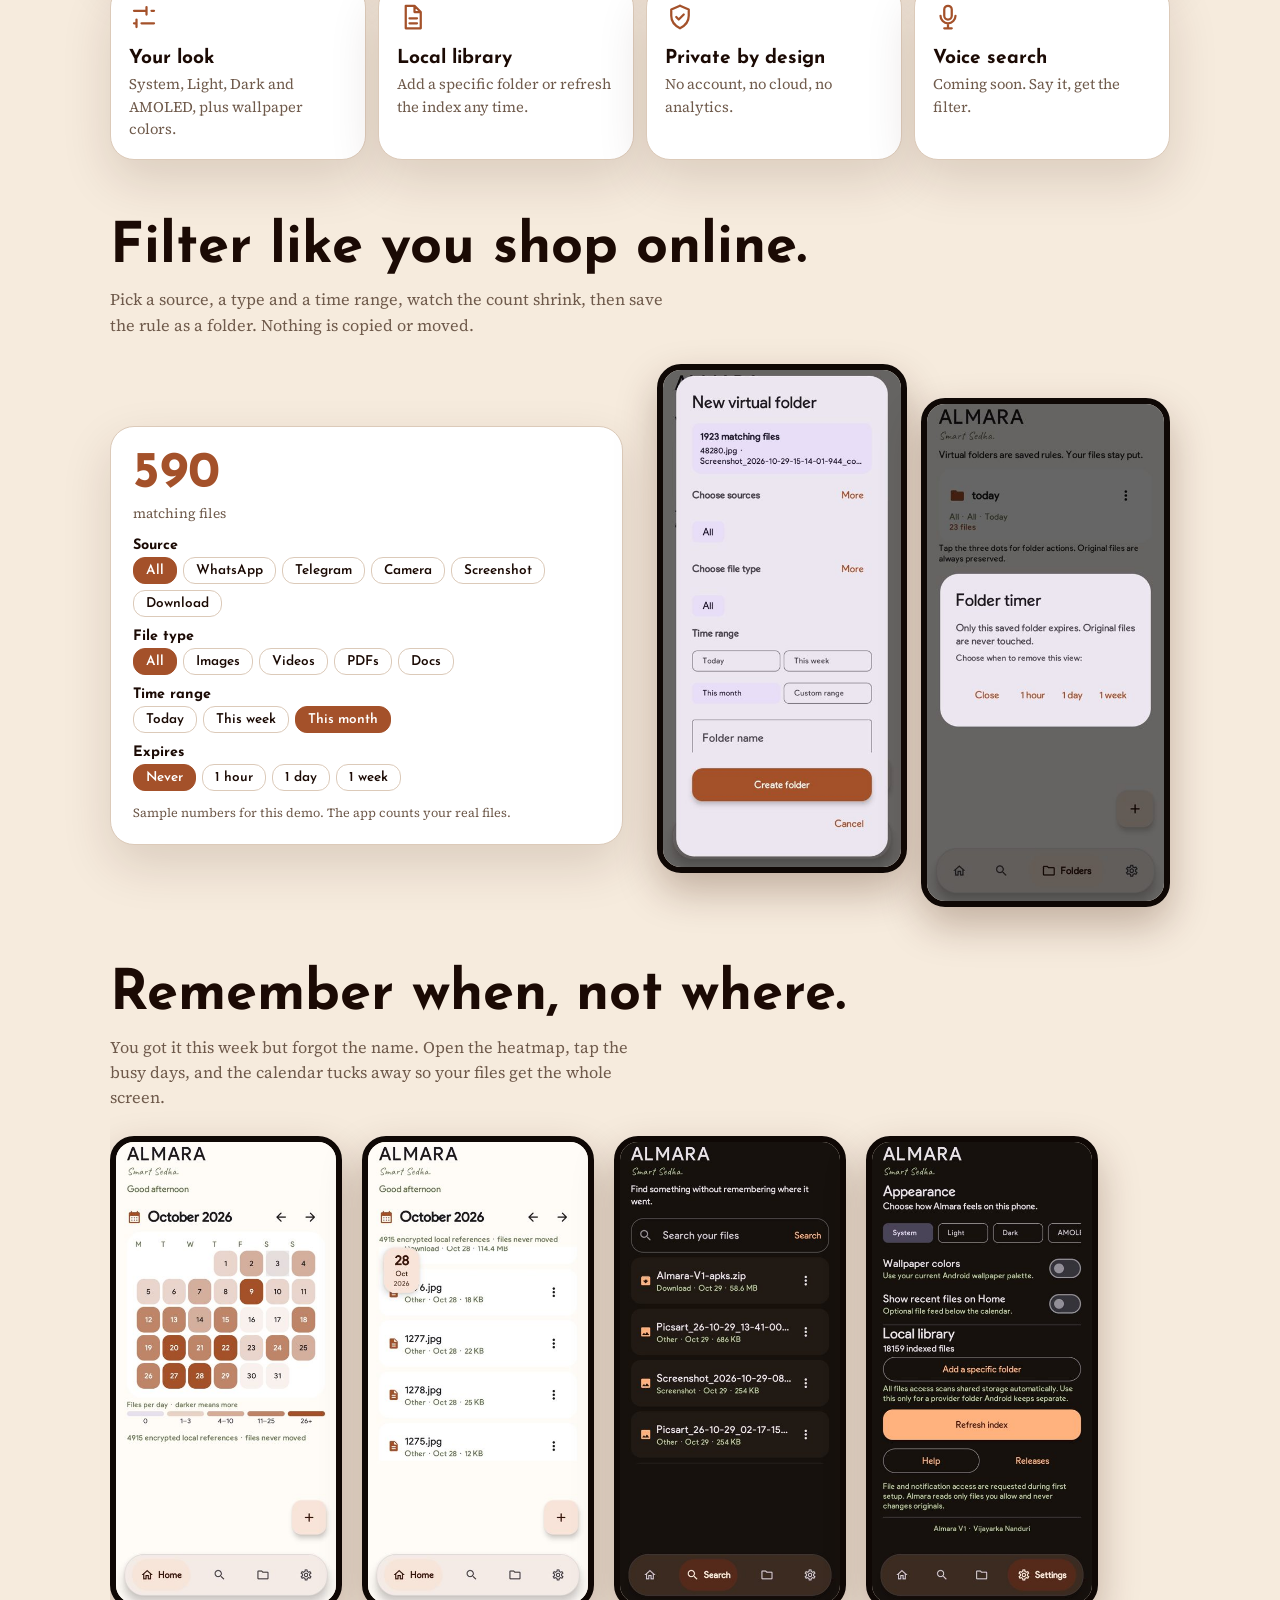
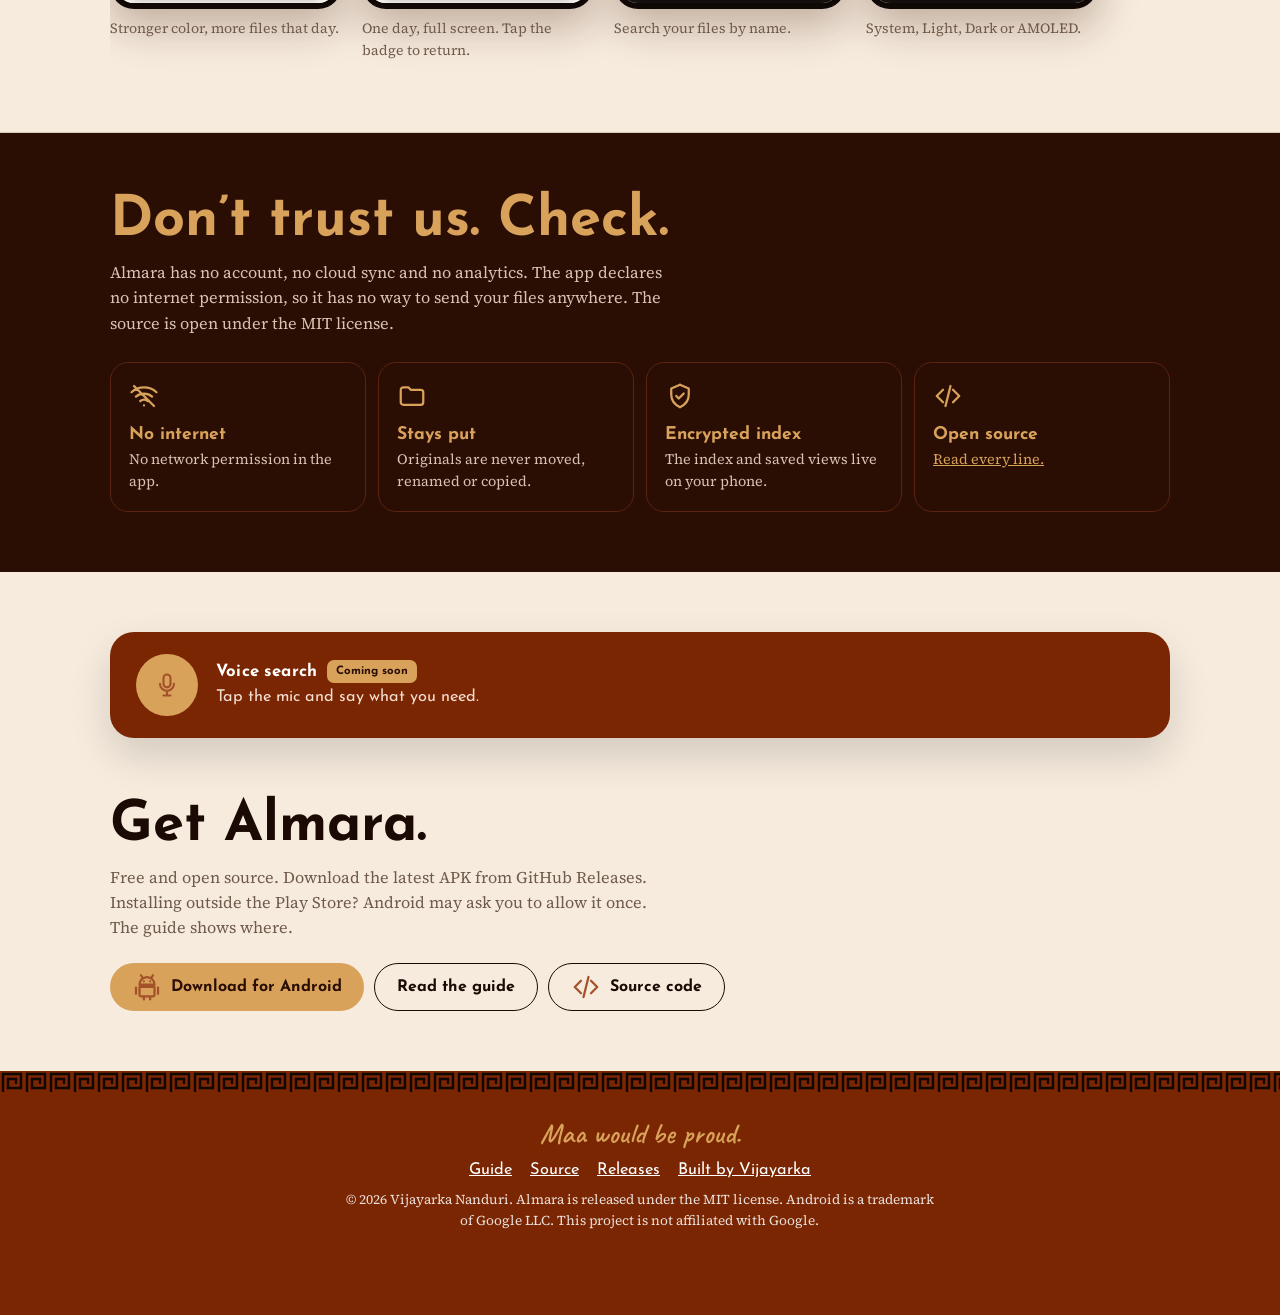
==== commit 857f48a7: "Update index.html" ====
--- a/index.html
+++ b/index.html
@@ -47,8 +47,8 @@
 
 /* Increased Logo Size & Flattened */
 header nav.top .mark img {
-  width: 100px !important; 
-  height: 100px !important;
+  width: 120px !important; 
+  height: 120px !important;
   object-fit: contain;
   box-shadow: none !important;
   border-radius: 0 !important;
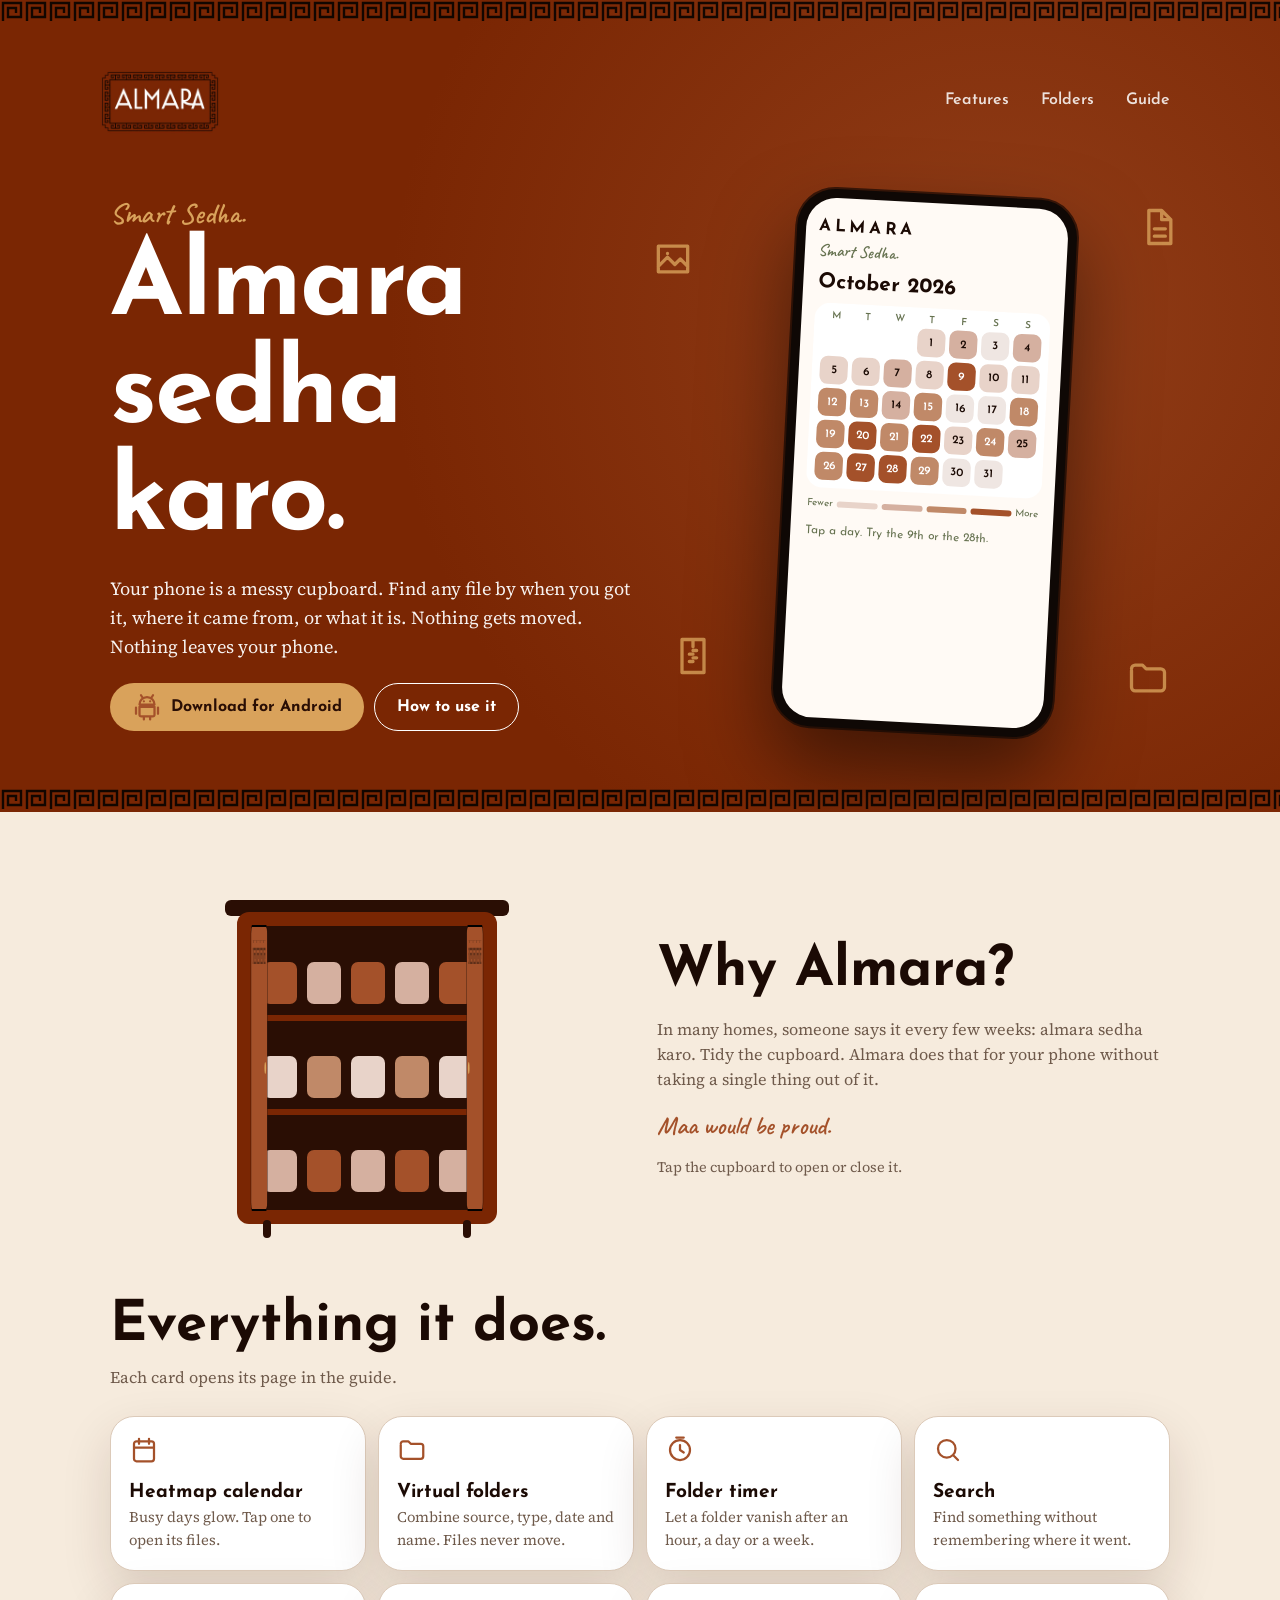
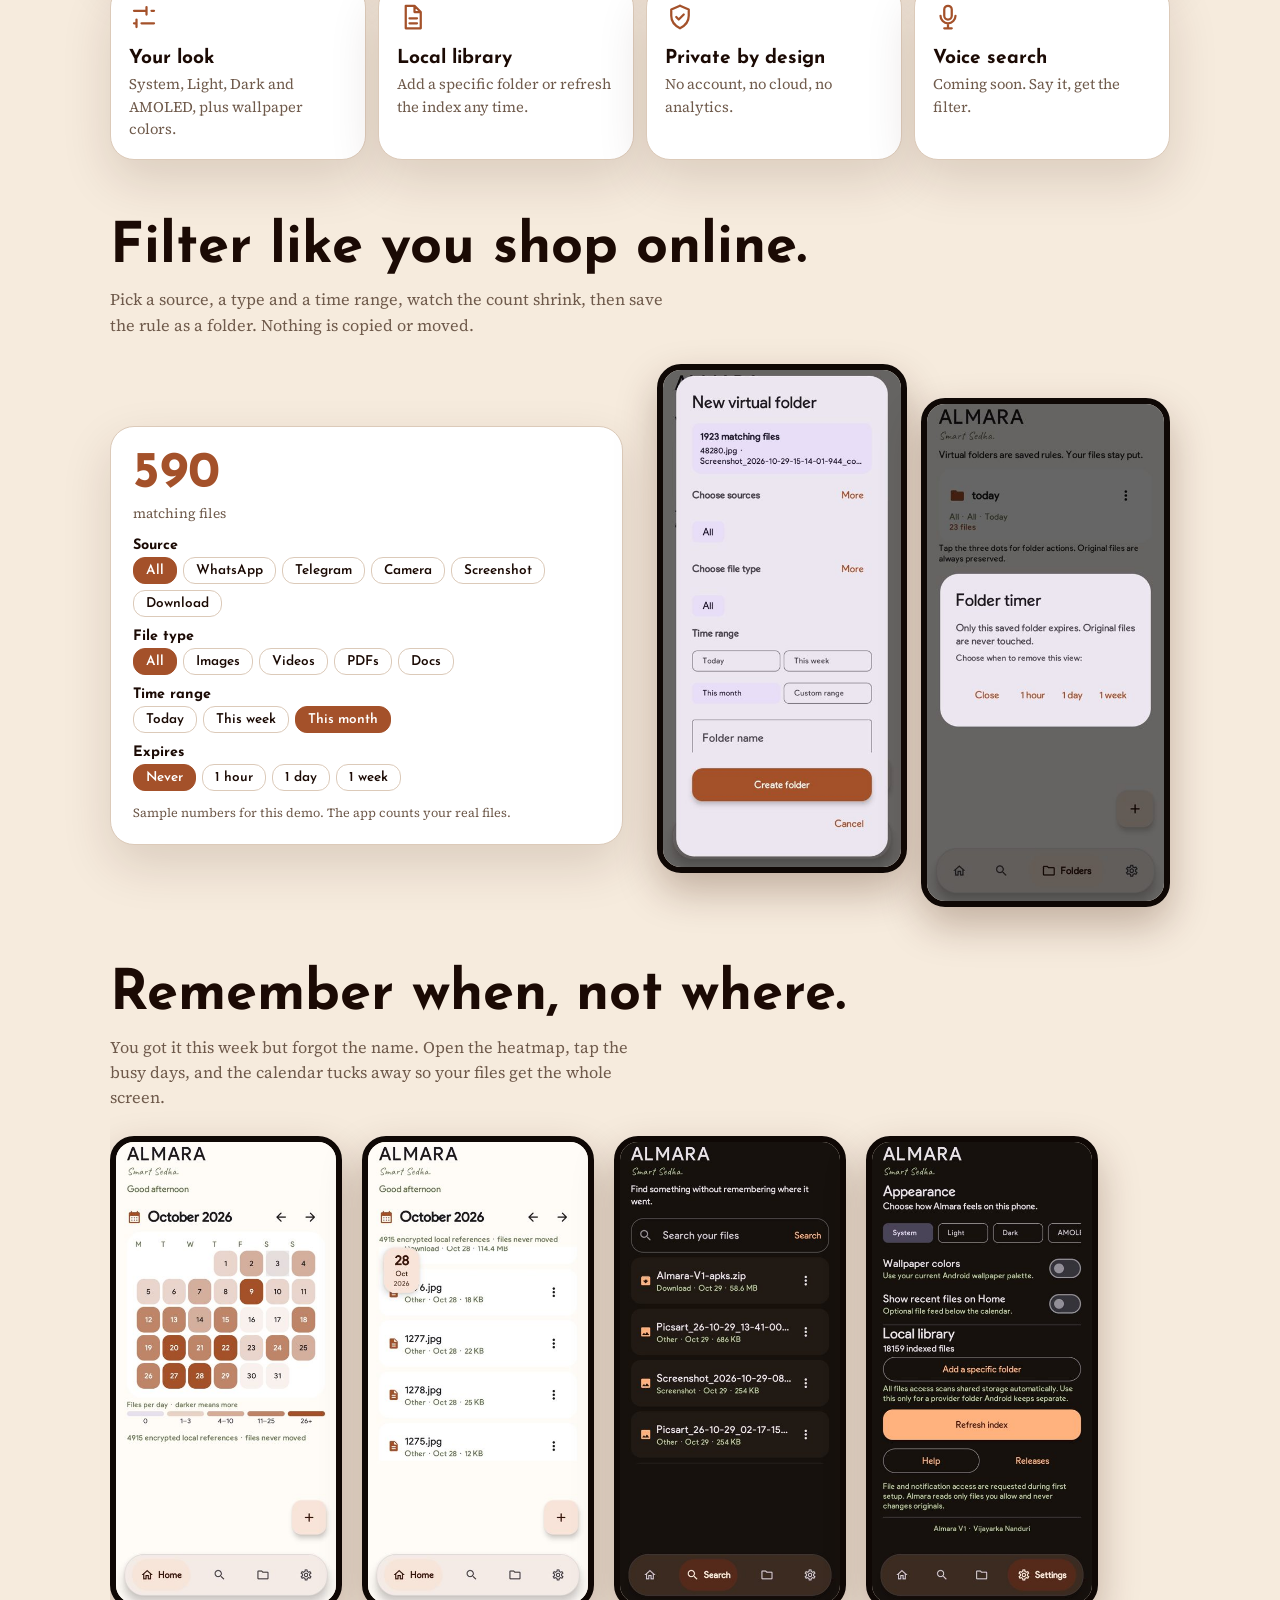
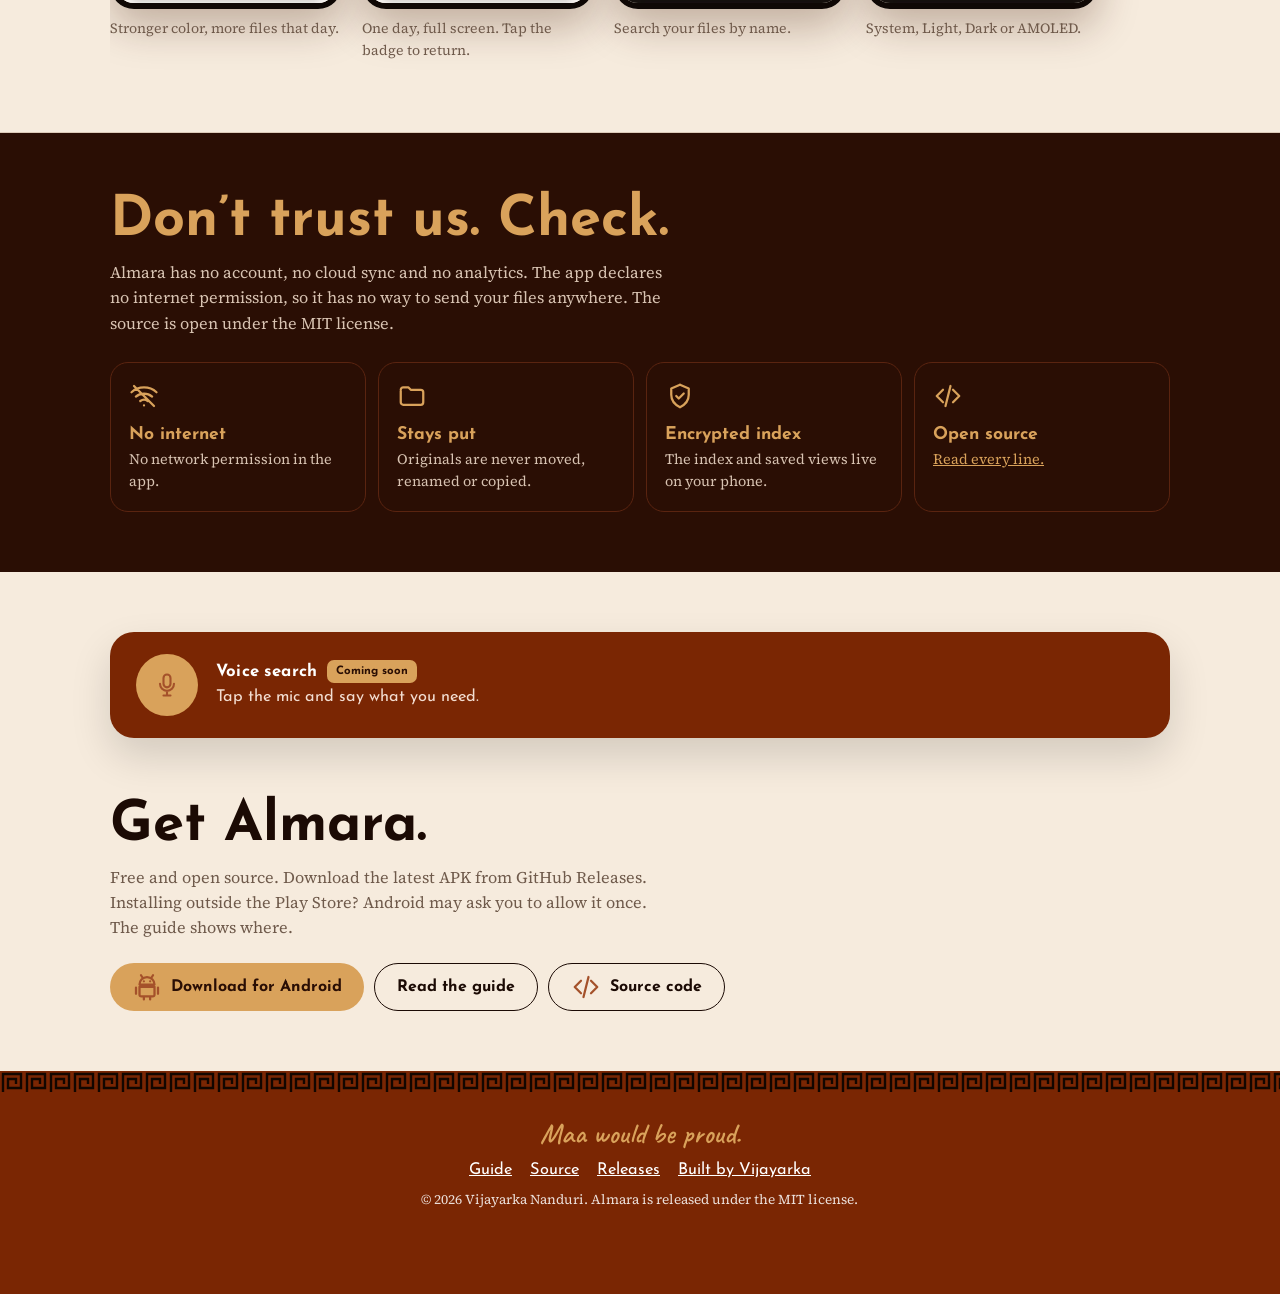
==== commit 70134820: "Update index.html" ====
--- a/index.html
+++ b/index.html
@@ -271,7 +271,7 @@
 
 <footer><div class="key"></div><div class="w"><p class="script" style="margin:0">Maa would be proud.</p>
 <p class="ui"><a href="help.html">Guide</a><a href="https://github.com/vijayarkananduri/Almara">Source</a><a href="https://github.com/vijayarkananduri/Almara/releases">Releases</a><a href="https://vijayarka.netlify.app/">Built by Vijayarka</a></p>
-<small>© 2026 Vijayarka Nanduri. Almara is released under the MIT license. Android is a trademark of Google LLC. This project is not affiliated with Google.</small></div></footer>
+<small>© 2026 Vijayarka Nanduri. Almara is released under the MIT license.</small></div></footer>
 
 <button class="totop" id="totop" type="button" aria-label="Back to top">
   <svg viewBox="0 0 24 24" width="22" height="22" fill="none" stroke="currentColor" stroke-width="2.5" stroke-linecap="round" stroke-linejoin="round" aria-hidden="true"><path d="M12 19V5M5 12l7-7 7 7"/></svg>
